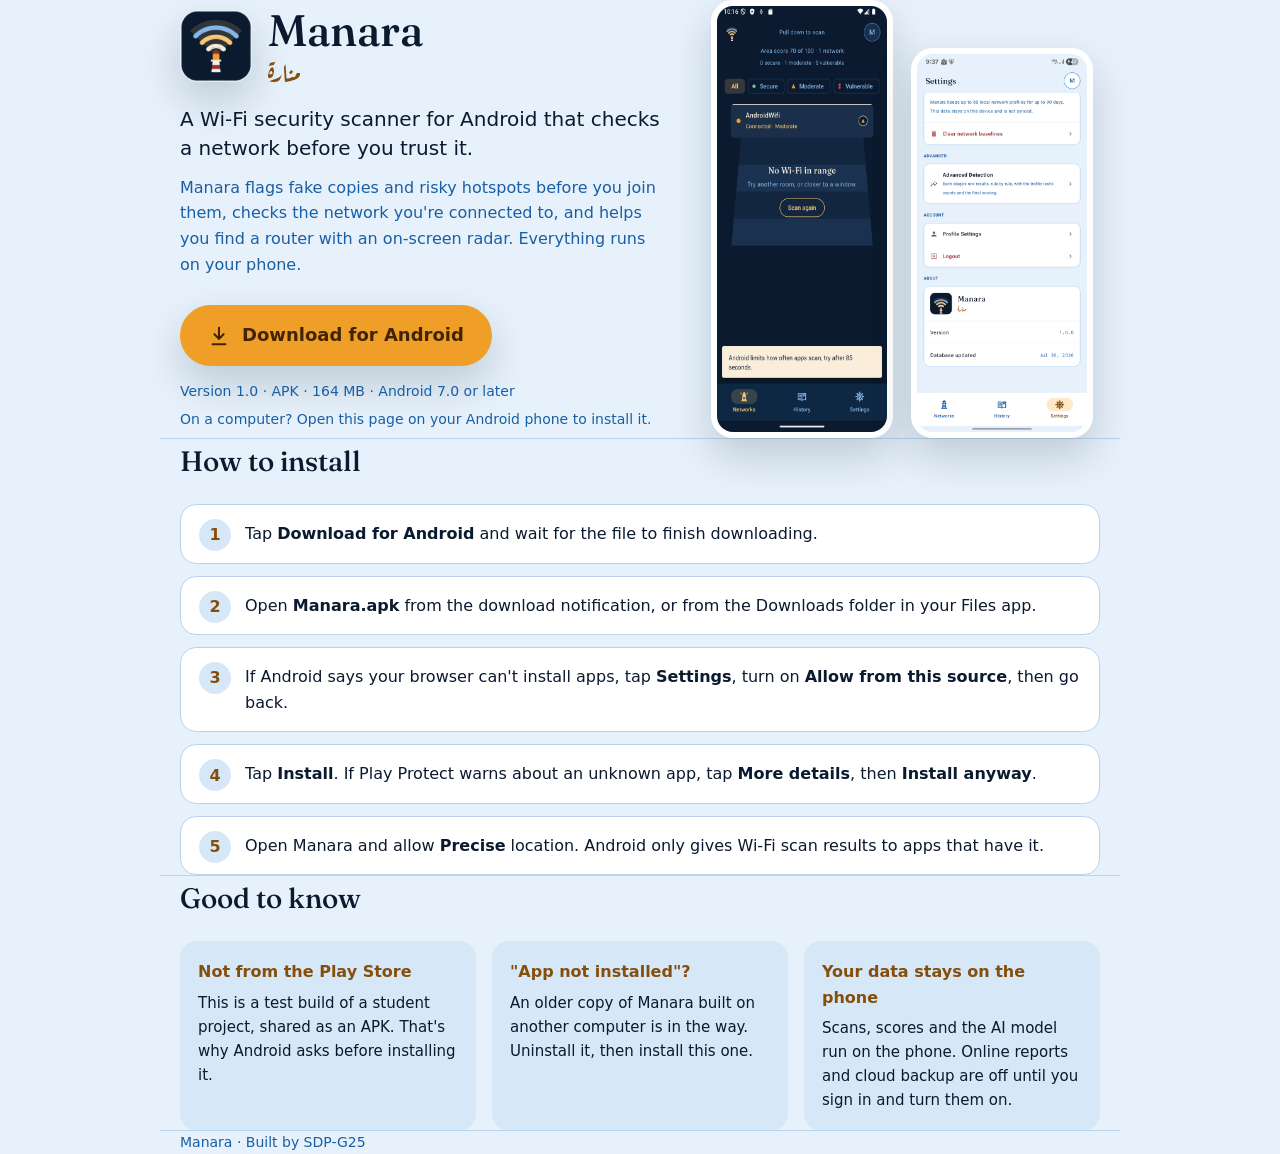
==== index.html @ b673a5f9 "Add the Manara download page" ====
<!doctype html>
<!--
  Manara download page. A single static page: no build step.

  When you publish a new APK, update the three things marked "UPDATE" below:
  the download link, the version, and the file size.
-->
<html lang="en">
<head>
  <meta charset="utf-8" />
  <meta name="viewport" content="width=device-width, initial-scale=1" />
  <title>Manara – Download for Android</title>
  <meta name="description" content="Manara is a Wi-Fi security scanner for Android that checks a network before you trust it. Download the APK." />
  <meta name="theme-color" content="#0B1A2E" />
  <link rel="icon" type="image/png" href="logo.png" />
  <link rel="preconnect" href="https://fonts.googleapis.com" />
  <link rel="preconnect" href="https://fonts.gstatic.com" crossorigin />
  <link href="https://fonts.googleapis.com/css2?family=Aref+Ruqaa&family=Fraunces:opsz,wght@9..144,500&display=swap" rel="stylesheet" />
  <style>
    /* Manara's day and night colours, from app/src/main/java/com/wss/manara/ui/theme/Color.kt */
    :root {
      --page: #E6F1FB;      /* DaySky */
      --sea: #D6E7F7;       /* DaySea */
      --card: #FFFFFF;
      --text: #0B1A2E;      /* Navy */
      --text-2: #185FA5;    /* DeepBlue */
      --accent: #854F0B;    /* DarkAmber */
      --button: #EF9F27;    /* Amber */
      --on-button: #412402; /* AmberInk */
      --line: #B9D3EE;
      --shadow: 0 18px 40px rgba(11, 26, 46, 0.18);
      color-scheme: light;
    }
    @media (prefers-color-scheme: dark) {
      :root {
        --page: #0B1A2E;      /* Navy */
        --sea: #0E2742;       /* Sea */
        --card: #1B2F4A;      /* NavyRaised */
        --text: #FAEEDA;      /* WarmWhite */
        --text-2: #85B7EB;    /* SkyBlue */
        --accent: #FAC775;    /* Gold */
        --button: #FAC775;    /* Gold */
        --on-button: #412402; /* AmberInk */
        --line: #24405F;
        --shadow: 0 18px 40px rgba(0, 0, 0, 0.45);
        color-scheme: dark;
      }
    }

    * { box-sizing: border-box; }
    html { -webkit-text-size-adjust: 100%; }
    body {
      margin: 0;
      background: var(--page);
      color: var(--text);
      font: 16px/1.6 system-ui, -apple-system, "Segoe UI", Roboto, "Helvetica Neue", Arial, sans-serif;
    }
    a { color: var(--text-2); }
    .wrap { max-width: 960px; margin: 0 auto; padding: 0 20px; }

    /* Hero */
    header { padding: 56px 0 40px; }
    .hero {
      display: grid;
      grid-template-columns: 1.1fr 0.9fr;
      gap: 40px;
      align-items: center;
    }
    .brand { display: flex; align-items: center; gap: 16px; margin-bottom: 20px; }
    .brand img { width: 72px; height: 72px; border-radius: 18px; box-shadow: var(--shadow); }
    h1 {
      font-family: "Fraunces", Georgia, serif;
      font-weight: 500;
      font-size: 44px;
      line-height: 1.05;
      margin: 0;
    }
    .arabic-name {
      font-family: "Aref Ruqaa", serif;
      color: var(--accent);
      font-size: 26px;
      line-height: 1.2;
      display: block;
    }
    .tagline { font-size: 20px; line-height: 1.45; margin: 0 0 12px; }
    .lede { color: var(--text-2); margin: 0 0 28px; }

    .download {
      display: inline-flex;
      align-items: center;
      gap: 12px;
      background: var(--button);
      color: var(--on-button);
      text-decoration: none;
      font-weight: 700;
      font-size: 18px;
      padding: 16px 28px;
      border-radius: 999px;
      box-shadow: var(--shadow);
      transition: transform 0.15s ease, filter 0.15s ease;
    }
    .download:hover { transform: translateY(-2px); filter: brightness(1.05); }
    .download:focus-visible { outline: 3px solid var(--text-2); outline-offset: 3px; }
    .download svg { width: 22px; height: 22px; flex: none; }
    .meta { color: var(--text-2); font-size: 14px; margin: 14px 0 0; }
    .desktop-hint { display: none; font-size: 14px; margin: 6px 0 0; color: var(--text-2); }
    .is-desktop .desktop-hint { display: block; }

    .shots { display: flex; justify-content: center; gap: 18px; }
    .shots img {
      width: 46%;
      max-width: 220px;
      height: auto;
      border-radius: 22px;
      border: 6px solid var(--card);
      box-shadow: var(--shadow);
    }
    .shots img:nth-child(2) { margin-top: 48px; }

    /* Sections */
    section { padding: 40px 0; border-top: 1px solid var(--line); }
    h2 {
      font-family: "Fraunces", Georgia, serif;
      font-weight: 500;
      font-size: 28px;
      margin: 0 0 20px;
    }
    .steps { list-style: none; padding: 0; margin: 0; display: grid; gap: 12px; counter-reset: step; }
    .steps li {
      counter-increment: step;
      background: var(--card);
      border: 1px solid var(--line);
      border-radius: 16px;
      padding: 16px 18px 16px 64px;
      position: relative;
    }
    .steps li::before {
      content: counter(step);
      position: absolute;
      left: 18px;
      top: 14px;
      width: 32px;
      height: 32px;
      border-radius: 50%;
      background: var(--sea);
      color: var(--accent);
      font-weight: 700;
      display: grid;
      place-items: center;
    }
    .notes { display: grid; grid-template-columns: repeat(3, 1fr); gap: 16px; }
    .note { background: var(--sea); border-radius: 16px; padding: 18px; }
    .note h3 { margin: 0 0 6px; font-size: 16px; color: var(--accent); }
    .note p { margin: 0; font-size: 15px; }

    footer { padding: 32px 0 48px; color: var(--text-2); font-size: 14px; border-top: 1px solid var(--line); }

    @media (max-width: 760px) {
      header { padding: 32px 0 28px; }
      .hero { grid-template-columns: 1fr; gap: 36px; }
      h1 { font-size: 38px; }
      .tagline { font-size: 18px; }
      .download { width: 100%; justify-content: center; }
      .notes { grid-template-columns: 1fr; }
      .shots img:nth-child(2) { margin-top: 32px; }
    }
    @media (prefers-reduced-motion: reduce) {
      .download { transition: none; }
      .download:hover { transform: none; }
    }
  </style>
</head>
<body>
  <header class="wrap">
    <div class="hero">
      <div>
        <div class="brand">
          <img src="logo.png" alt="" width="72" height="72" />
          <h1>Manara <span class="arabic-name" lang="ar">منارة</span></h1>
        </div>
        <p class="tagline">A Wi-Fi security scanner for Android that checks a network before you trust it.</p>
        <p class="lede">
          Manara flags fake copies and risky hotspots before you join them, checks the network
          you're connected to, and helps you find a router with an on-screen radar. Everything runs
          on your phone.
        </p>

        <!-- UPDATE: the download link -->
        <a class="download" href="Manara.apk" download>
          <svg viewBox="0 0 24 24" fill="none" stroke="currentColor" stroke-width="2.2" stroke-linecap="round" stroke-linejoin="round" aria-hidden="true">
            <path d="M12 3v12" /><path d="m7 10 5 5 5-5" /><path d="M5 21h14" />
          </svg>
          Download for Android
        </a>
        <!-- UPDATE: the version and the file size -->
        <p class="meta">Version 1.0 · APK · 164 MB · Android 7.0 or later</p>
        <p class="desktop-hint">On a computer? Open this page on your Android phone to install it.</p>
      </div>

      <div class="shots">
        <img src="screenshots/scan-limit.png" width="540" height="1200"
             alt="Manara's Networks tab at night, showing the connected network and the area score" />
        <img src="screenshots/settings-tab.png" width="540" height="1200"
             alt="Manara's Settings tab by day, with Advanced Detection and the About card" />
      </div>
    </div>
  </header>

  <main>
    <section class="wrap" aria-labelledby="install">
      <h2 id="install">How to install</h2>
      <ol class="steps">
        <li>Tap <strong>Download for Android</strong> and wait for the file to finish downloading.</li>
        <li>Open <strong>Manara.apk</strong> from the download notification, or from the Downloads folder in your Files app.</li>
        <li>If Android says your browser can't install apps, tap <strong>Settings</strong>, turn on <strong>Allow from this source</strong>, then go back.</li>
        <li>Tap <strong>Install</strong>. If Play Protect warns about an unknown app, tap <strong>More details</strong>, then <strong>Install anyway</strong>.</li>
        <li>Open Manara and allow <strong>Precise</strong> location. Android only gives Wi-Fi scan results to apps that have it.</li>
      </ol>
    </section>

    <section class="wrap" aria-labelledby="good-to-know">
      <h2 id="good-to-know">Good to know</h2>
      <div class="notes">
        <div class="note">
          <h3>Not from the Play Store</h3>
          <p>This is a test build of a student project, shared as an APK. That's why Android asks before installing it.</p>
        </div>
        <div class="note">
          <h3>"App not installed"?</h3>
          <p>An older copy of Manara built on another computer is in the way. Uninstall it, then install this one.</p>
        </div>
        <div class="note">
          <h3>Your data stays on the phone</h3>
          <p>Scans, scores and the AI model run on the phone. Online reports and cloud backup are off until you sign in and turn them on.</p>
        </div>
      </div>
    </section>
  </main>

  <footer class="wrap">
    Manara · Built by SDP-G25
  </footer>

  <script>
    // Show the "open this on your phone" hint everywhere except Android.
    if (!/Android/i.test(navigator.userAgent)) document.body.classList.add("is-desktop");
  </script>
</body>
</html>
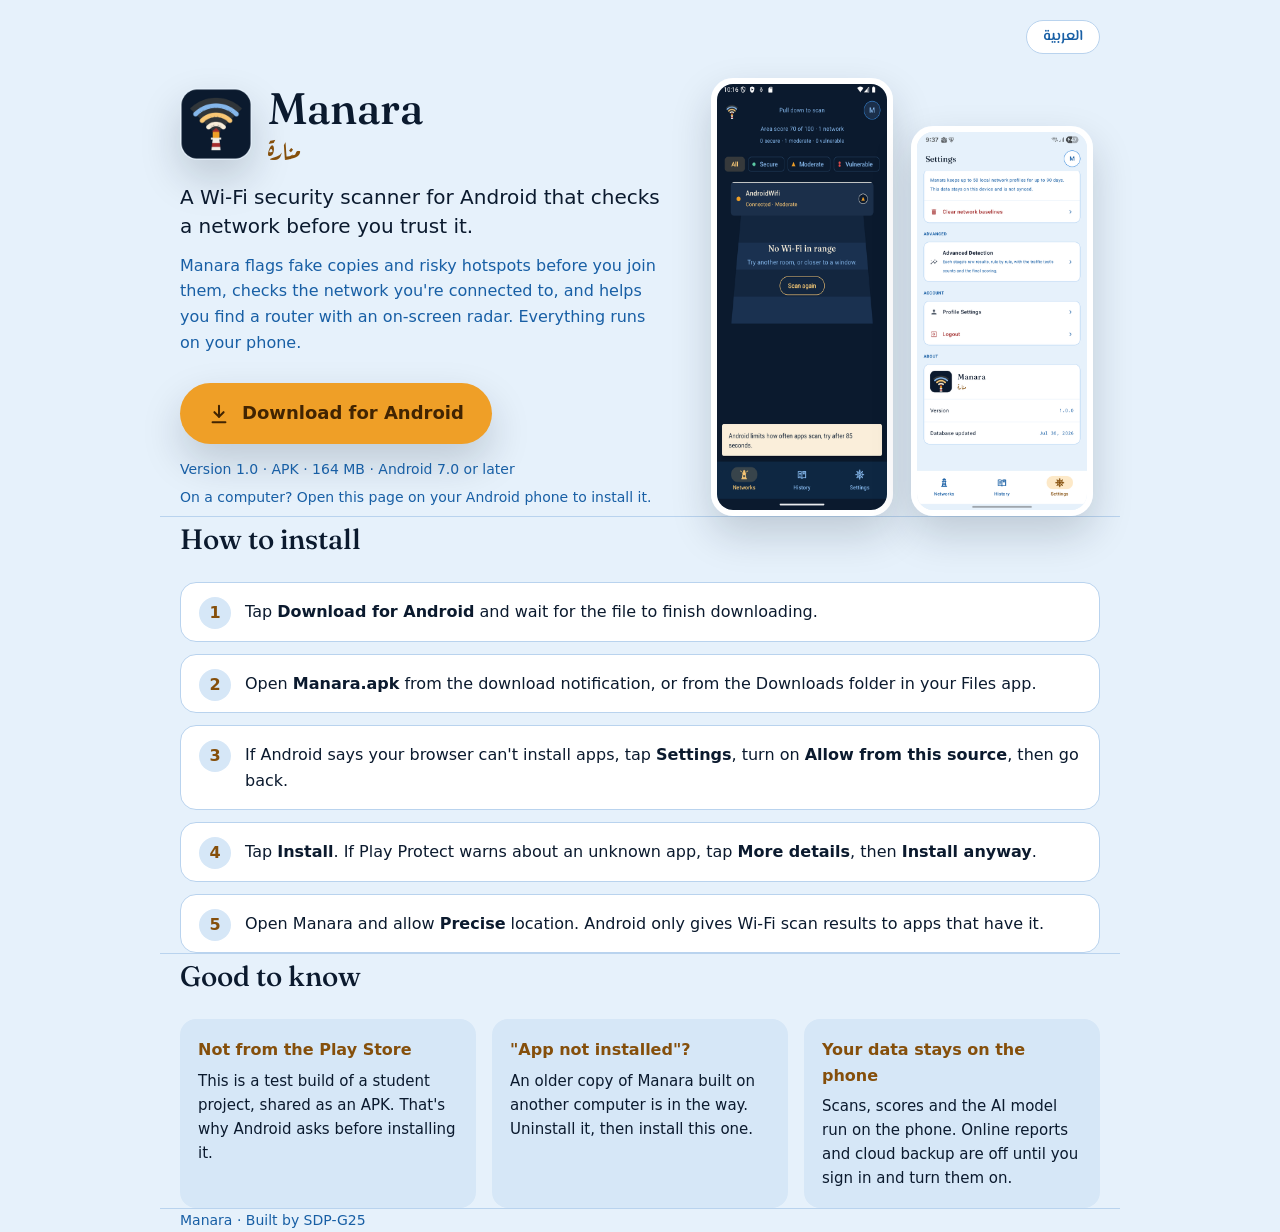
==== commit 1b04f1a7: "Add an Arabic version of the page" ====
--- a/index.html
+++ b/index.html
@@ -1,11 +1,11 @@
 <!doctype html>
 <!--
-  Manara download page. A single static page: no build step.
+  Manara download page, in English. The Arabic page is ar.html; both use style.css.
 
-  When you publish a new APK, update the three things marked "UPDATE" below:
+  When you publish a new APK, update the places marked "UPDATE" in BOTH pages:
   the download link, the version, and the file size.
 -->
-<html lang="en">
+<html lang="en" dir="ltr">
 <head>
   <meta charset="utf-8" />
   <meta name="viewport" content="width=device-width, initial-scale=1" />
@@ -15,168 +15,20 @@
   <link rel="icon" type="image/png" href="logo.png" />
   <link rel="preconnect" href="https://fonts.googleapis.com" />
   <link rel="preconnect" href="https://fonts.gstatic.com" crossorigin />
-  <link href="https://fonts.googleapis.com/css2?family=Aref+Ruqaa&family=Fraunces:opsz,wght@9..144,500&display=swap" rel="stylesheet" />
-  <style>
-    /* Manara's day and night colours, from app/src/main/java/com/wss/manara/ui/theme/Color.kt */
-    :root {
-      --page: #E6F1FB;      /* DaySky */
-      --sea: #D6E7F7;       /* DaySea */
-      --card: #FFFFFF;
-      --text: #0B1A2E;      /* Navy */
-      --text-2: #185FA5;    /* DeepBlue */
-      --accent: #854F0B;    /* DarkAmber */
-      --button: #EF9F27;    /* Amber */
-      --on-button: #412402; /* AmberInk */
-      --line: #B9D3EE;
-      --shadow: 0 18px 40px rgba(11, 26, 46, 0.18);
-      color-scheme: light;
-    }
-    @media (prefers-color-scheme: dark) {
-      :root {
-        --page: #0B1A2E;      /* Navy */
-        --sea: #0E2742;       /* Sea */
-        --card: #1B2F4A;      /* NavyRaised */
-        --text: #FAEEDA;      /* WarmWhite */
-        --text-2: #85B7EB;    /* SkyBlue */
-        --accent: #FAC775;    /* Gold */
-        --button: #FAC775;    /* Gold */
-        --on-button: #412402; /* AmberInk */
-        --line: #24405F;
-        --shadow: 0 18px 40px rgba(0, 0, 0, 0.45);
-        color-scheme: dark;
-      }
-    }
-
-    * { box-sizing: border-box; }
-    html { -webkit-text-size-adjust: 100%; }
-    body {
-      margin: 0;
-      background: var(--page);
-      color: var(--text);
-      font: 16px/1.6 system-ui, -apple-system, "Segoe UI", Roboto, "Helvetica Neue", Arial, sans-serif;
-    }
-    a { color: var(--text-2); }
-    .wrap { max-width: 960px; margin: 0 auto; padding: 0 20px; }
-
-    /* Hero */
-    header { padding: 56px 0 40px; }
-    .hero {
-      display: grid;
-      grid-template-columns: 1.1fr 0.9fr;
-      gap: 40px;
-      align-items: center;
-    }
-    .brand { display: flex; align-items: center; gap: 16px; margin-bottom: 20px; }
-    .brand img { width: 72px; height: 72px; border-radius: 18px; box-shadow: var(--shadow); }
-    h1 {
-      font-family: "Fraunces", Georgia, serif;
-      font-weight: 500;
-      font-size: 44px;
-      line-height: 1.05;
-      margin: 0;
-    }
-    .arabic-name {
-      font-family: "Aref Ruqaa", serif;
-      color: var(--accent);
-      font-size: 26px;
-      line-height: 1.2;
-      display: block;
-    }
-    .tagline { font-size: 20px; line-height: 1.45; margin: 0 0 12px; }
-    .lede { color: var(--text-2); margin: 0 0 28px; }
-
-    .download {
-      display: inline-flex;
-      align-items: center;
-      gap: 12px;
-      background: var(--button);
-      color: var(--on-button);
-      text-decoration: none;
-      font-weight: 700;
-      font-size: 18px;
-      padding: 16px 28px;
-      border-radius: 999px;
-      box-shadow: var(--shadow);
-      transition: transform 0.15s ease, filter 0.15s ease;
-    }
-    .download:hover { transform: translateY(-2px); filter: brightness(1.05); }
-    .download:focus-visible { outline: 3px solid var(--text-2); outline-offset: 3px; }
-    .download svg { width: 22px; height: 22px; flex: none; }
-    .meta { color: var(--text-2); font-size: 14px; margin: 14px 0 0; }
-    .desktop-hint { display: none; font-size: 14px; margin: 6px 0 0; color: var(--text-2); }
-    .is-desktop .desktop-hint { display: block; }
-
-    .shots { display: flex; justify-content: center; gap: 18px; }
-    .shots img {
-      width: 46%;
-      max-width: 220px;
-      height: auto;
-      border-radius: 22px;
-      border: 6px solid var(--card);
-      box-shadow: var(--shadow);
-    }
-    .shots img:nth-child(2) { margin-top: 48px; }
-
-    /* Sections */
-    section { padding: 40px 0; border-top: 1px solid var(--line); }
-    h2 {
-      font-family: "Fraunces", Georgia, serif;
-      font-weight: 500;
-      font-size: 28px;
-      margin: 0 0 20px;
-    }
-    .steps { list-style: none; padding: 0; margin: 0; display: grid; gap: 12px; counter-reset: step; }
-    .steps li {
-      counter-increment: step;
-      background: var(--card);
-      border: 1px solid var(--line);
-      border-radius: 16px;
-      padding: 16px 18px 16px 64px;
-      position: relative;
-    }
-    .steps li::before {
-      content: counter(step);
-      position: absolute;
-      left: 18px;
-      top: 14px;
-      width: 32px;
-      height: 32px;
-      border-radius: 50%;
-      background: var(--sea);
-      color: var(--accent);
-      font-weight: 700;
-      display: grid;
-      place-items: center;
-    }
-    .notes { display: grid; grid-template-columns: repeat(3, 1fr); gap: 16px; }
-    .note { background: var(--sea); border-radius: 16px; padding: 18px; }
-    .note h3 { margin: 0 0 6px; font-size: 16px; color: var(--accent); }
-    .note p { margin: 0; font-size: 15px; }
-
-    footer { padding: 32px 0 48px; color: var(--text-2); font-size: 14px; border-top: 1px solid var(--line); }
-
-    @media (max-width: 760px) {
-      header { padding: 32px 0 28px; }
-      .hero { grid-template-columns: 1fr; gap: 36px; }
-      h1 { font-size: 38px; }
-      .tagline { font-size: 18px; }
-      .download { width: 100%; justify-content: center; }
-      .notes { grid-template-columns: 1fr; }
-      .shots img:nth-child(2) { margin-top: 32px; }
-    }
-    @media (prefers-reduced-motion: reduce) {
-      .download { transition: none; }
-      .download:hover { transform: none; }
-    }
-  </style>
+  <link href="https://fonts.googleapis.com/css2?family=Aref+Ruqaa&family=El+Messiri:wght@600&family=Fraunces:opsz,wght@9..144,500&display=swap" rel="stylesheet" />
+  <link rel="stylesheet" href="style.css" />
 </head>
 <body>
   <header class="wrap">
+    <nav class="topbar" aria-label="Language">
+      <a class="lang-switch" href="ar.html" lang="ar" hreflang="ar">العربية</a>
+    </nav>
+
     <div class="hero">
       <div>
         <div class="brand">
           <img src="logo.png" alt="" width="72" height="72" />
-          <h1>Manara <span class="arabic-name" lang="ar">منارة</span></h1>
+          <h1>Manara <span class="alt-name" lang="ar">منارة</span></h1>
         </div>
         <p class="tagline">A Wi-Fi security scanner for Android that checks a network before you trust it.</p>
         <p class="lede">
--- a/style.css
+++ b/style.css
@@ -0,0 +1,187 @@
+/* Shared by index.html (English) and ar.html (Arabic, right to left). */
+
+/* Manara's day and night colours, from the app's ui/theme/Color.kt */
+:root {
+  --page: #E6F1FB;      /* DaySky */
+  --sea: #D6E7F7;       /* DaySea */
+  --card: #FFFFFF;
+  --text: #0B1A2E;      /* Navy */
+  --text-2: #185FA5;    /* DeepBlue */
+  --accent: #854F0B;    /* DarkAmber */
+  --button: #EF9F27;    /* Amber */
+  --on-button: #412402; /* AmberInk */
+  --line: #B9D3EE;
+  --shadow: 0 18px 40px rgba(11, 26, 46, 0.18);
+  color-scheme: light;
+}
+@media (prefers-color-scheme: dark) {
+  :root {
+    --page: #0B1A2E;      /* Navy */
+    --sea: #0E2742;       /* Sea */
+    --card: #1B2F4A;      /* NavyRaised */
+    --text: #FAEEDA;      /* WarmWhite */
+    --text-2: #85B7EB;    /* SkyBlue */
+    --accent: #FAC775;    /* Gold */
+    --button: #FAC775;    /* Gold */
+    --on-button: #412402; /* AmberInk */
+    --line: #24405F;
+    --shadow: 0 18px 40px rgba(0, 0, 0, 0.45);
+    color-scheme: dark;
+  }
+}
+
+* { box-sizing: border-box; }
+html { -webkit-text-size-adjust: 100%; }
+body {
+  margin: 0;
+  background: var(--page);
+  color: var(--text);
+  font: 16px/1.6 system-ui, -apple-system, "Segoe UI", Roboto, "Helvetica Neue", Arial, sans-serif;
+}
+/* Arabic text uses El Messiri, as in the app. */
+html[lang="ar"] body,
+.lang-switch:lang(ar) {
+  font-family: "El Messiri", system-ui, -apple-system, "Segoe UI", Tahoma, sans-serif;
+}
+html[lang="ar"] body { line-height: 1.8; }
+a { color: var(--text-2); }
+.wrap { max-width: 960px; margin: 0 auto; padding: 0 20px; }
+
+/* Language switch */
+.topbar { display: flex; justify-content: flex-end; padding-top: 20px; }
+.lang-switch {
+  display: inline-block;
+  padding: 4px 16px;
+  border: 1px solid var(--line);
+  border-radius: 999px;
+  background: var(--card);
+  color: var(--text-2);
+  font-size: 15px;
+  font-weight: 600;
+  text-decoration: none;
+}
+.lang-switch:hover { border-color: var(--text-2); }
+.lang-switch:focus-visible { outline: 3px solid var(--text-2); outline-offset: 2px; }
+
+/* Hero */
+header { padding-bottom: 40px; }
+.hero {
+  display: grid;
+  grid-template-columns: 1.1fr 0.9fr;
+  gap: 40px;
+  align-items: center;
+  margin-top: 24px;
+}
+.brand { display: flex; align-items: center; gap: 16px; margin-bottom: 20px; }
+.brand img { width: 72px; height: 72px; border-radius: 18px; box-shadow: var(--shadow); }
+h1 {
+  font-family: "Fraunces", Georgia, serif;
+  font-weight: 500;
+  font-size: 44px;
+  line-height: 1.05;
+  margin: 0;
+}
+/* The name in the other language, under the main one. */
+.alt-name {
+  display: block;
+  color: var(--accent);
+  font-family: "Aref Ruqaa", serif;
+  font-weight: 400;
+  font-size: 26px;
+  line-height: 1.2;
+}
+html[lang="ar"] h1 { font-family: "Aref Ruqaa", serif; font-weight: 400; font-size: 52px; line-height: 1.1; }
+html[lang="ar"] .alt-name { font-family: "Fraunces", Georgia, serif; font-weight: 500; font-size: 22px; }
+
+.tagline { font-size: 20px; line-height: 1.45; margin: 0 0 12px; }
+html[lang="ar"] .tagline { line-height: 1.7; }
+.lede { color: var(--text-2); margin: 0 0 28px; }
+
+.download {
+  display: inline-flex;
+  align-items: center;
+  gap: 12px;
+  background: var(--button);
+  color: var(--on-button);
+  text-decoration: none;
+  font-weight: 700;
+  font-size: 18px;
+  padding: 16px 28px;
+  border-radius: 999px;
+  box-shadow: var(--shadow);
+  transition: transform 0.15s ease, filter 0.15s ease;
+}
+.download:hover { transform: translateY(-2px); filter: brightness(1.05); }
+.download:focus-visible { outline: 3px solid var(--text-2); outline-offset: 3px; }
+.download svg { width: 22px; height: 22px; flex: none; }
+.meta { color: var(--text-2); font-size: 14px; margin: 14px 0 0; }
+.desktop-hint { display: none; font-size: 14px; margin: 6px 0 0; color: var(--text-2); }
+.is-desktop .desktop-hint { display: block; }
+
+.shots { display: flex; justify-content: center; gap: 18px; }
+.shots img {
+  width: 46%;
+  max-width: 220px;
+  height: auto;
+  border-radius: 22px;
+  border: 6px solid var(--card);
+  box-shadow: var(--shadow);
+}
+.shots img:nth-child(2) { margin-top: 48px; }
+
+/* Sections */
+section { padding: 40px 0; border-top: 1px solid var(--line); }
+h2 {
+  font-family: "Fraunces", Georgia, serif;
+  font-weight: 500;
+  font-size: 28px;
+  margin: 0 0 20px;
+}
+html[lang="ar"] h2 { font-family: "El Messiri", serif; font-weight: 600; }
+.steps { list-style: none; padding: 0; margin: 0; display: grid; gap: 12px; counter-reset: step; }
+.steps li {
+  counter-increment: step;
+  background: var(--card);
+  border: 1px solid var(--line);
+  border-radius: 16px;
+  padding-block: 16px;
+  padding-inline: 64px 18px;
+  position: relative;
+}
+.steps li::before {
+  content: counter(step);
+  position: absolute;
+  inset-inline-start: 18px;
+  top: 14px;
+  width: 32px;
+  height: 32px;
+  border-radius: 50%;
+  background: var(--sea);
+  color: var(--accent);
+  font-weight: 700;
+  line-height: 1;
+  display: grid;
+  place-items: center;
+}
+html[lang="ar"] .steps li::before { top: 18px; }
+.notes { display: grid; grid-template-columns: repeat(3, 1fr); gap: 16px; }
+.note { background: var(--sea); border-radius: 16px; padding: 18px; }
+.note h3 { margin: 0 0 6px; font-size: 16px; color: var(--accent); }
+.note p { margin: 0; font-size: 15px; }
+
+footer { padding: 32px 0 48px; color: var(--text-2); font-size: 14px; border-top: 1px solid var(--line); }
+
+@media (max-width: 760px) {
+  header { padding-bottom: 28px; }
+  .hero { grid-template-columns: 1fr; gap: 36px; margin-top: 12px; }
+  h1 { font-size: 38px; }
+  html[lang="ar"] h1 { font-size: 46px; }
+  .tagline { font-size: 18px; }
+  .download { width: 100%; justify-content: center; }
+  .notes { grid-template-columns: 1fr; }
+  .shots img:nth-child(2) { margin-top: 32px; }
+}
+@media (prefers-reduced-motion: reduce) {
+  .download { transition: none; }
+  .download:hover { transform: none; }
+}
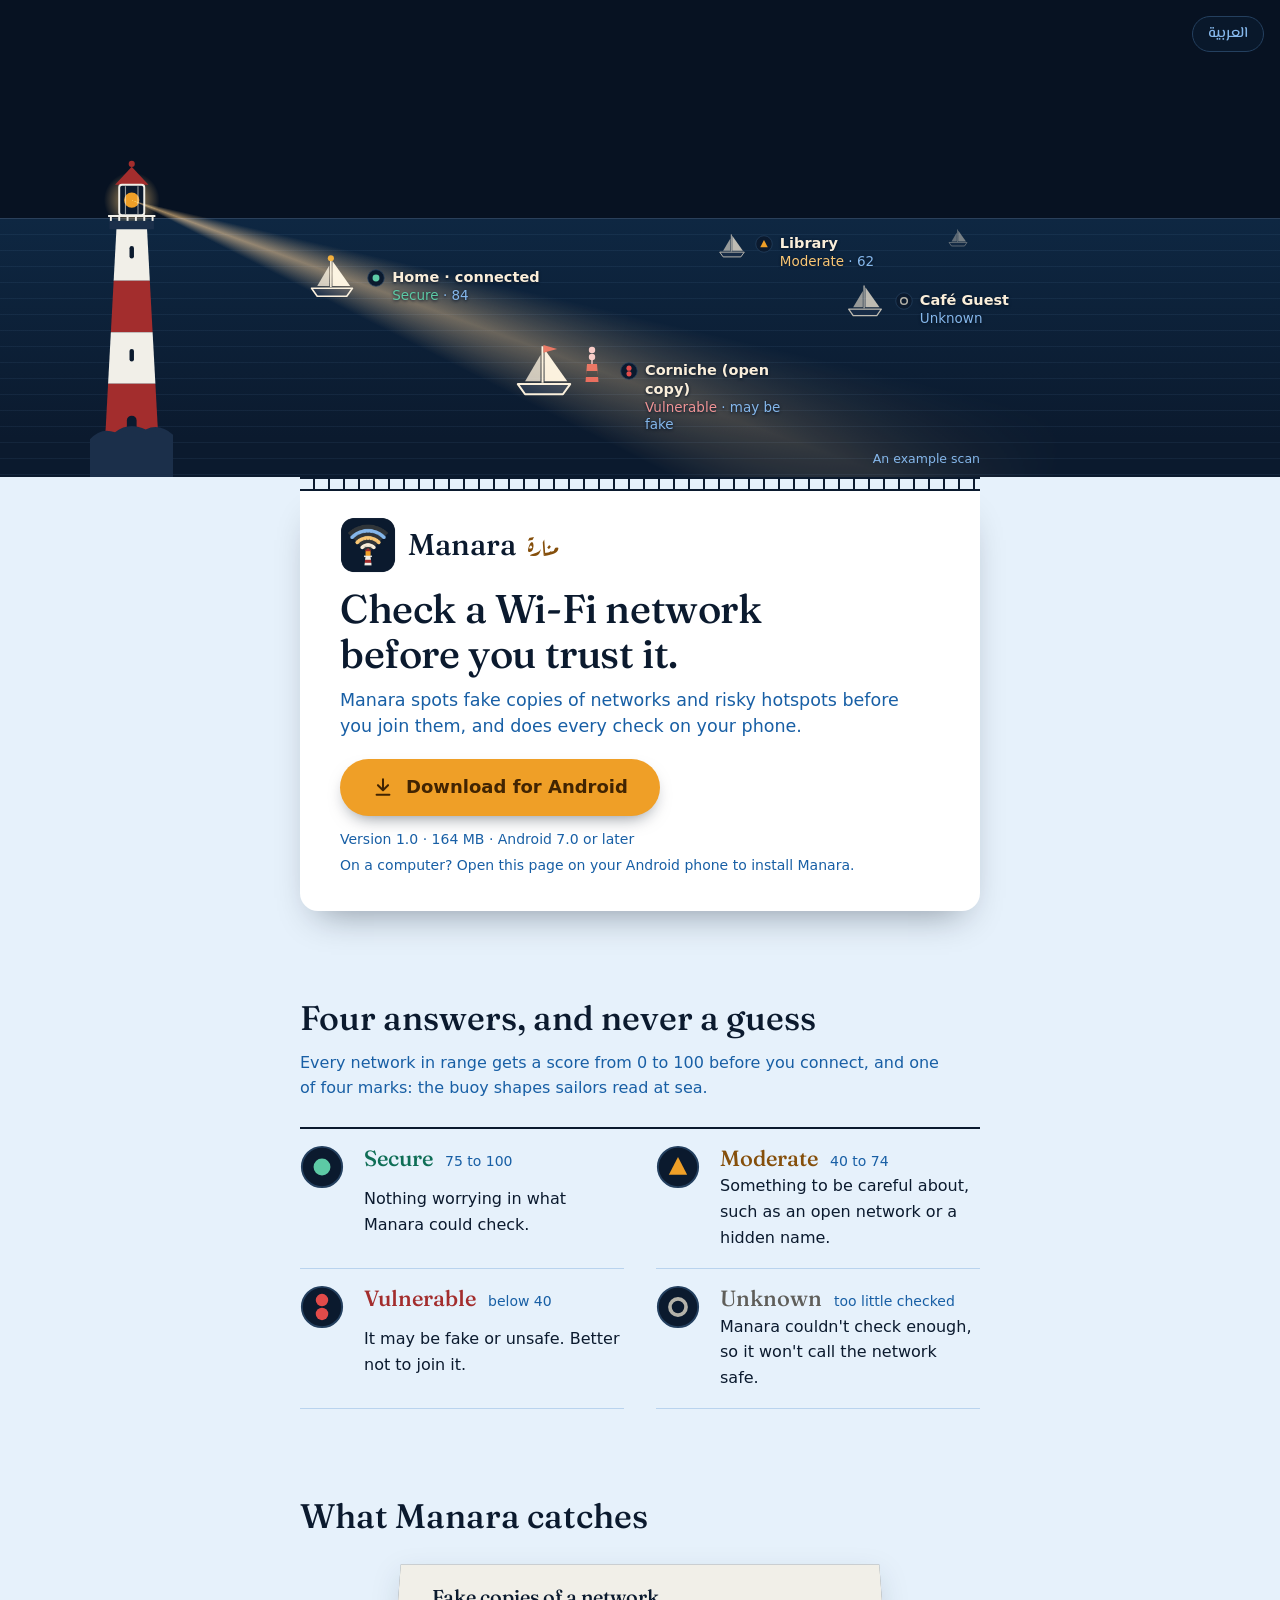
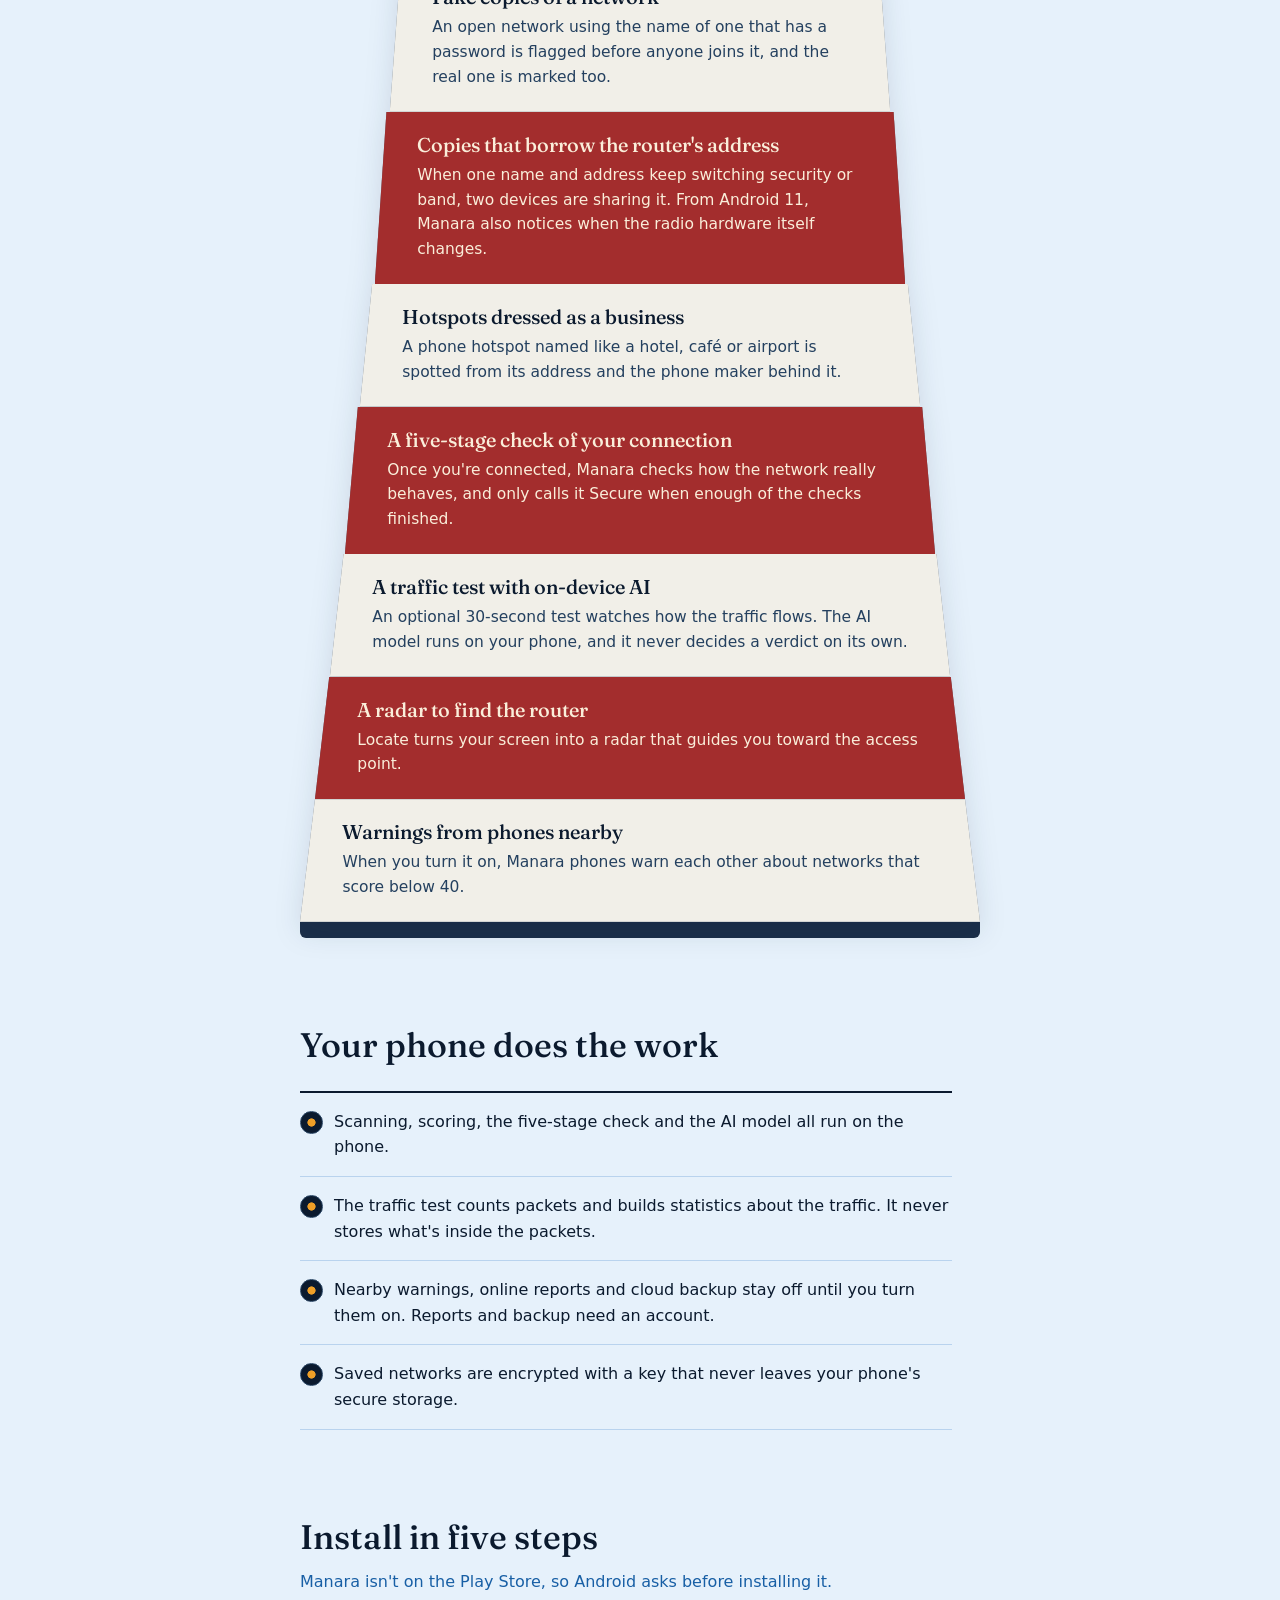
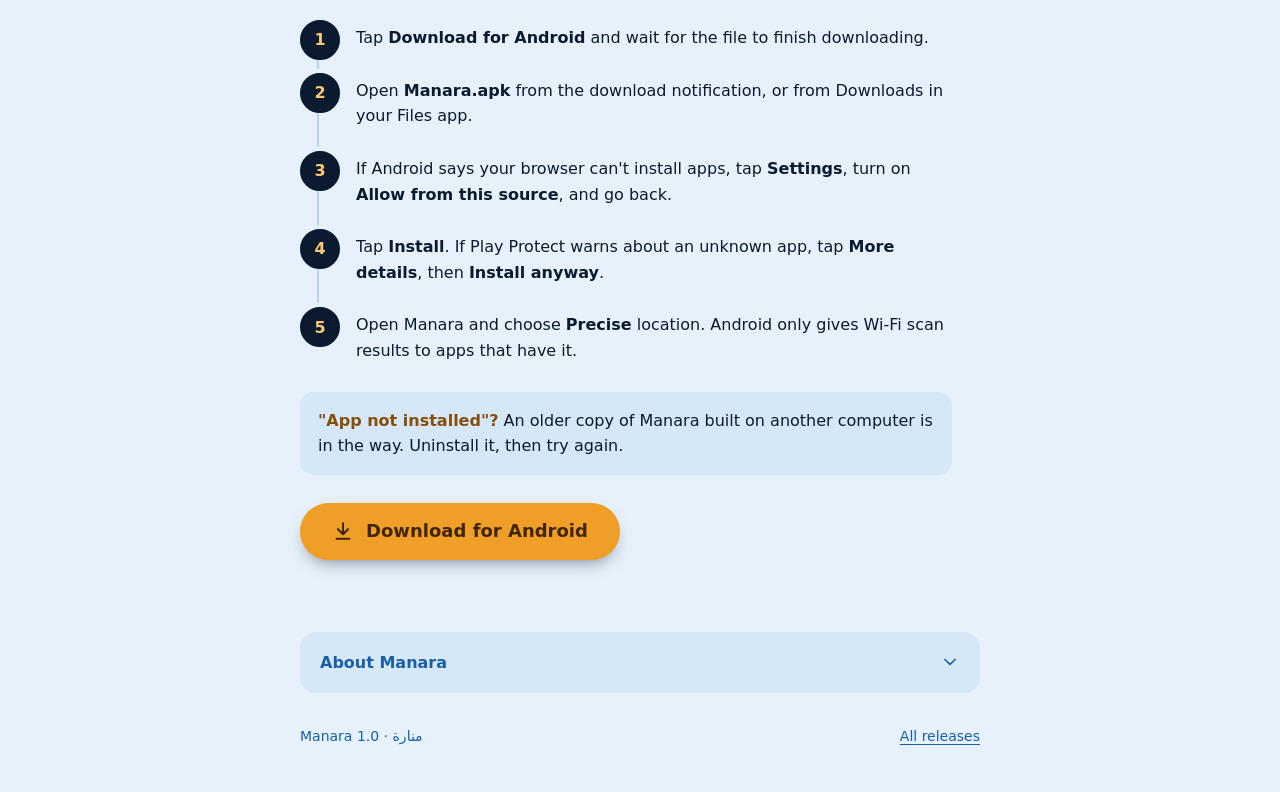
==== commit 91c94fac: "Rebuild the download page in the app's lighthouse world The page opens on the lantern room: Manara's" ====
--- a/index.html
+++ b/index.html
@@ -1,101 +1,180 @@
 <!doctype html>
-<!--
-  Manara download page, in English. The Arabic page is ar.html; both use style.css.
-
-  When you publish a new APK, update the places marked "UPDATE" in BOTH pages:
-  the download link, the version, and the file size.
--->
 <html lang="en" dir="ltr">
 <head>
   <meta charset="utf-8" />
   <meta name="viewport" content="width=device-width, initial-scale=1" />
-  <title>Manara – Download for Android</title>
-  <meta name="description" content="Manara is a Wi-Fi security scanner for Android that checks a network before you trust it. Download the APK." />
-  <meta name="theme-color" content="#0B1A2E" />
+  <title>Manara: check a Wi-Fi network before you trust it</title>
+  <meta name="description" content="Manara is a Wi-Fi security scanner for Android. It spots fake copies of networks and risky hotspots before you join, and does every check on your phone." />
+  <meta name="theme-color" content="#071222" />
   <link rel="icon" type="image/png" href="logo.png" />
-  <link rel="preconnect" href="https://fonts.googleapis.com" />
-  <link rel="preconnect" href="https://fonts.gstatic.com" crossorigin />
-  <link href="https://fonts.googleapis.com/css2?family=Aref+Ruqaa&family=El+Messiri:wght@600&family=Fraunces:opsz,wght@9..144,500&display=swap" rel="stylesheet" />
+  <script>
+    // Open in the phone's language. A choice made with the language switch wins.
+    (function () {
+      var saved = null;
+      try { saved = localStorage.getItem("manara-lang"); } catch (e) {}
+      if (saved === "en") return;
+      var lang = (navigator.languages && navigator.languages[0]) || navigator.language || "";
+      if (saved === "ar" || /^ar(-|$)/i.test(lang)) location.replace("ar.html" + location.hash);
+    })();
+  </script>
+  <link rel="preload" href="fonts/fraunces-500.woff" as="font" type="font/woff" crossorigin />
   <link rel="stylesheet" href="style.css" />
 </head>
 <body>
-  <header class="wrap">
-    <nav class="topbar" aria-label="Language">
-      <a class="lang-switch" href="ar.html" lang="ar" hreflang="ar">العربية</a>
-    </nav>
+  <svg width="0" height="0" style="position:absolute" aria-hidden="true" focusable="false">
+    <defs>
+      <symbol id="boat" viewBox="0 0 44 40">
+        <path d="M21 5v25" stroke="currentColor" stroke-width="1.4" />
+        <path d="M22.4 7 22.4 29H38Z" fill="currentColor" />
+        <path d="M19.6 11 19.6 29H9Z" fill="currentColor" opacity=".78" />
+        <path d="M4 31h36l-5 7H9Z" fill="#1B2F4A" stroke="currentColor" stroke-width="1.4" stroke-linejoin="round" />
+      </symbol>
+      <symbol id="m-secure" viewBox="0 0 24 24"><circle cx="12" cy="12" r="11" fill="#0B1A2E" stroke="#24405F" /><circle cx="12" cy="12" r="4.6" fill="#5DCAA5" /></symbol>
+      <symbol id="m-moderate" viewBox="0 0 24 24"><circle cx="12" cy="12" r="11" fill="#0B1A2E" stroke="#24405F" /><path d="M12 6.6 17 16.2H7Z" fill="#EF9F27" /></symbol>
+      <symbol id="m-vulnerable" viewBox="0 0 24 24"><circle cx="12" cy="12" r="11" fill="#0B1A2E" stroke="#24405F" /><circle cx="12" cy="8.2" r="3.4" fill="#E24B4A" /><circle cx="12" cy="15.8" r="3.4" fill="#E24B4A" /></symbol>
+      <symbol id="m-unknown" viewBox="0 0 24 24"><circle cx="12" cy="12" r="11" fill="#0B1A2E" stroke="#24405F" /><circle cx="12" cy="12" r="4.4" fill="none" stroke="#B4B2A9" stroke-width="2" /></symbol>
+      <symbol id="i-download" viewBox="0 0 24 24"><path d="M12 3.5v11.5M6.5 10l5.5 5.5 5.5-5.5M5 20.5h14" fill="none" stroke="currentColor" stroke-width="2.2" stroke-linecap="round" stroke-linejoin="round" /></symbol>
+      <symbol id="i-chevron" viewBox="0 0 24 24"><path d="m6 9 6 6 6-6" fill="none" stroke="currentColor" stroke-width="2" stroke-linecap="round" stroke-linejoin="round" /></symbol>
+    </defs>
+  </svg>
 
-    <div class="hero">
-      <div>
-        <div class="brand">
-          <img src="logo.png" alt="" width="72" height="72" />
-          <h1>Manara <span class="alt-name" lang="ar">منارة</span></h1>
-        </div>
-        <p class="tagline">A Wi-Fi security scanner for Android that checks a network before you trust it.</p>
-        <p class="lede">
-          Manara flags fake copies and risky hotspots before you join them, checks the network
-          you're connected to, and helps you find a router with an on-screen radar. Everything runs
-          on your phone.
-        </p>
-
-        <!-- UPDATE: the download link -->
-        <a class="download" href="Manara.apk" download>
-          <svg viewBox="0 0 24 24" fill="none" stroke="currentColor" stroke-width="2.2" stroke-linecap="round" stroke-linejoin="round" aria-hidden="true">
-            <path d="M12 3v12" /><path d="m7 10 5 5 5-5" /><path d="M5 21h14" />
-          </svg>
-          Download for Android
-        </a>
-        <!-- UPDATE: the version and the file size -->
-        <p class="meta">Version 1.0 · APK · 164 MB · Android 7.0 or later</p>
-        <p class="desktop-hint">On a computer? Open this page on your Android phone to install it.</p>
+  <header class="hero">
+    <a class="lang-switch" href="ar.html" lang="ar" hreflang="ar" data-lang="ar">العربية</a>
+    <figure class="scene">
+      <div class="art" aria-hidden="true">
+        <div class="sea"></div>
+        <svg class="lighthouse" viewBox="0 0 60 240">
+          <defs><radialGradient id="glow"><stop offset="0" stop-color="#FAC775" stop-opacity=".75" /><stop offset="1" stop-color="#FAC775" stop-opacity="0" /></radialGradient></defs>
+          <circle cx="30" cy="41" r="20" fill="url(#glow)" />
+          <path d="M18 30 30 17 42 30Z" fill="#A32D2D" /><circle cx="30" cy="15" r="2.2" fill="#A32D2D" />
+          <rect x="21" y="30" width="18" height="22" rx="2" fill="#0B1A2E" stroke="#F1EFE8" stroke-width="1.4" />
+          <circle cx="30" cy="41" r="5.5" fill="#EF9F27" />
+          <path d="M25.5 31v20M34.5 31v20" stroke="#F1EFE8" stroke-width=".8" opacity=".6" />
+          <path d="M13 52.5h34M15 52.5v4M21 52.5v4M27 52.5v4M33 52.5v4M39 52.5v4M45 52.5v4" stroke="#F1EFE8" stroke-width="1.4" />
+          <rect x="14" y="56" width="32" height="6" fill="#1B2F4A" />
+          <path d="M19 62h22l2 37H17Z" fill="#F1EFE8" />
+          <path d="M17 99h26l2 37H15Z" fill="#A32D2D" />
+          <path d="M15 136h30l2 37H13Z" fill="#F1EFE8" />
+          <path d="M13 173h34l2 37H11Z" fill="#A32D2D" />
+          <rect x="28.4" y="74" width="3.2" height="9" rx="1.6" fill="#0B1A2E" /><rect x="28.4" y="148" width="3.2" height="9" rx="1.6" fill="#0B1A2E" />
+          <rect x="26.5" y="196" width="7" height="14" rx="3.5" fill="#0B1A2E" />
+          <path d="M0 240v-27q8-9 18-5 10-8 22-2 10-5 20 4v30Z" fill="#1B2F4A" />
+        </svg>
+        <svg class="boat far b-far" viewBox="0 0 44 40"><use href="#boat" /></svg>
+        <svg class="boat mid b-library" viewBox="0 0 44 40"><use href="#boat" /></svg>
+        <svg class="boat b-home" viewBox="0 0 44 40"><use href="#boat" /><circle cx="21" cy="4.6" r="2.7" fill="#EF9F27" /></svg>
+        <svg class="boat mid b-cafe" viewBox="0 0 44 40"><use href="#boat" /></svg>
+        <svg class="boat b-copy" viewBox="0 0 44 40"><use href="#boat" /><path d="M21.6 4.2 31 6.8l-9.4 2.6Z" fill="#E24B4A" /></svg>
+        <svg class="buoy b-buoy" viewBox="0 0 16 40"><circle cx="8" cy="4" r="3.2" fill="#F7C1C1" /><circle cx="8" cy="11" r="3.2" fill="#F7C1C1" /><path d="M8 14v4" stroke="#F7C1C1" stroke-width="1.4" /><path d="M3 18h10l1.5 18h-13Z" fill="#E24B4A" /><path d="M2.4 25h11.2l.5 6H1.9Z" fill="#0B1A2E" /></svg>
+        <div class="beam"></div>
       </div>
-
-      <div class="shots">
-        <img src="screenshots/scan-limit.png" width="540" height="1200"
-             alt="Manara's Networks tab at night, showing the connected network and the area score" />
-        <img src="screenshots/settings-tab.png" width="540" height="1200"
-             alt="Manara's Settings tab by day, with Advanced Detection and the About card" />
-      </div>
-    </div>
+      <ul class="tags" aria-hidden="true">
+        <li class="tag t-library"><svg><use href="#m-moderate" /></svg><span><b>Library</b><span class="v-moderate">Moderate</span> · <span class="num">62</span></span></li>
+        <li class="tag t-home"><svg><use href="#m-secure" /></svg><span><b>Home · connected</b><span class="v-secure">Secure</span> · <span class="num">84</span></span></li>
+        <li class="tag t-cafe"><svg><use href="#m-unknown" /></svg><span><b>Café Guest</b>Unknown</span></li>
+        <li class="tag t-copy"><svg><use href="#m-vulnerable" /></svg><span><b>Corniche (open copy)</b><span class="v-vulnerable">Vulnerable</span> · may be fake</span></li>
+      </ul>
+      <figcaption>An example scan<span class="sr-only">: Manara's beam passes over networks drawn as boats. Home is Secure, the Library is Moderate, Café Guest is Unknown, and an open copy of Corniche is Vulnerable because it may be fake.</span></figcaption>
+    </figure>
   </header>
 
   <main>
-    <section class="wrap" aria-labelledby="install">
-      <h2 id="install">How to install</h2>
-      <ol class="steps">
-        <li>Tap <strong>Download for Android</strong> and wait for the file to finish downloading.</li>
-        <li>Open <strong>Manara.apk</strong> from the download notification, or from the Downloads folder in your Files app.</li>
-        <li>If Android says your browser can't install apps, tap <strong>Settings</strong>, turn on <strong>Allow from this source</strong>, then go back.</li>
-        <li>Tap <strong>Install</strong>. If Play Protect warns about an unknown app, tap <strong>More details</strong>, then <strong>Install anyway</strong>.</li>
-        <li>Open Manara and allow <strong>Precise</strong> location. Android only gives Wi-Fi scan results to apps that have it.</li>
-      </ol>
+    <div class="gallery wrap">
+      <div class="railing" aria-hidden="true"></div>
+      <div class="card">
+        <p class="lockup"><img src="logo.png" alt="" width="56" height="56" /><span lang="en">Manara</span><span lang="ar">منارة</span></p>
+        <h1>Check a Wi-Fi network before you trust it.</h1>
+        <p class="lede lede-short">Every check runs on your phone.</p>
+        <p class="lede lede-long">Manara spots fake copies of networks and risky hotspots before you join them, and does every check on your phone.</p>
+        <a class="download" href="https://github.com/MohammedAbdullah26/manara-website/releases/latest/download/Manara.apk" type="application/vnd.android.package-archive">
+          <svg aria-hidden="true"><use href="#i-download" /></svg>Download for Android
+        </a>
+        <!-- UPDATE when a new APK is released: version and size (also in ar.html). -->
+        <p class="meta">Version <span class="num">1.0</span> · <span class="num">164</span> MB · Android <span class="num">7.0</span> or later</p>
+        <p class="hint">On a computer? Open this page on your Android phone to install Manara.</p>
+      </div>
+    </div>
+
+    <section class="wrap" aria-labelledby="answers">
+      <h2 id="answers">Four answers, and never a guess</h2>
+      <p class="intro">Every network in range gets a score from 0 to 100 before you connect, and one of four marks: the buoy shapes sailors read at sea.</p>
+      <ul class="legend">
+        <li class="secure"><svg aria-hidden="true"><use href="#m-secure" /></svg><h3>Secure <small class="num">75 to 100</small></h3><p>Nothing worrying in what Manara could check.</p></li>
+        <li class="moderate"><svg aria-hidden="true"><use href="#m-moderate" /></svg><h3>Moderate <small class="num">40 to 74</small></h3><p>Something to be careful about, such as an open network or a hidden name.</p></li>
+        <li class="vulnerable"><svg aria-hidden="true"><use href="#m-vulnerable" /></svg><h3>Vulnerable <small class="num">below 40</small></h3><p>It may be fake or unsafe. Better not to join it.</p></li>
+        <li class="unknown"><svg aria-hidden="true"><use href="#m-unknown" /></svg><h3>Unknown <small>too little checked</small></h3><p>Manara couldn't check enough, so it won't call the network safe.</p></li>
+      </ul>
     </section>
 
-    <section class="wrap" aria-labelledby="good-to-know">
-      <h2 id="good-to-know">Good to know</h2>
-      <div class="notes">
-        <div class="note">
-          <h3>Not from the Play Store</h3>
-          <p>This is a test build of a student project, shared as an APK. That's why Android asks before installing it.</p>
+    <section class="wrap" aria-labelledby="catches">
+      <h2 id="catches">What Manara catches</h2>
+      <ul class="tower">
+        <li style="--i:1"><h3>Fake copies of a network</h3><p>An open network using the name of one that has a password is flagged before anyone joins it, and the real one is marked too.</p></li>
+        <li style="--i:2"><h3>Copies that borrow the router's address</h3><p>When one name and address keep switching security or band, two devices are sharing it. From Android 11, Manara also notices when the radio hardware itself changes.</p></li>
+        <li style="--i:3"><h3>Hotspots dressed as a business</h3><p>A phone hotspot named like a hotel, café or airport is spotted from its address and the phone maker behind it.</p></li>
+        <li style="--i:4"><h3>A five-stage check of your connection</h3><p>Once you're connected, Manara checks how the network really behaves, and only calls it Secure when enough of the checks finished.</p></li>
+        <li style="--i:5"><h3>A traffic test with on-device AI</h3><p>An optional 30-second test watches how the traffic flows. The AI model runs on your phone, and it never decides a verdict on its own.</p></li>
+        <li style="--i:6"><h3>A radar to find the router</h3><p>Locate turns your screen into a radar that guides you toward the access point.</p></li>
+        <li style="--i:7"><h3>Warnings from phones nearby</h3><p>When you turn it on, Manara phones warn each other about networks that score below 40.</p></li>
+      </ul>
+      <div class="tower-base" aria-hidden="true"></div>
+    </section>
+
+    <section class="wrap" aria-labelledby="privacy">
+      <h2 id="privacy">Your phone does the work</h2>
+      <ul class="facts">
+        <li>Scanning, scoring, the five-stage check and the AI model all run on the phone.</li>
+        <li>The traffic test counts packets and builds statistics about the traffic. It never stores what's inside the packets.</li>
+        <li>Nearby warnings, online reports and cloud backup stay off until you turn them on. Reports and backup need an account.</li>
+        <li>Saved networks are encrypted with a key that never leaves your phone's secure storage.</li>
+      </ul>
+    </section>
+
+    <section class="wrap" aria-labelledby="install">
+      <h2 id="install">Install in five steps</h2>
+      <p class="intro">Manara isn't on the Play Store, so Android asks before installing it.</p>
+      <ol class="steps">
+        <li><p>Tap <strong>Download for Android</strong> and wait for the file to finish downloading.</p></li>
+        <li><p>Open <strong>Manara.apk</strong> from the download notification, or from Downloads in your Files app.</p></li>
+        <li><p>If Android says your browser can't install apps, tap <strong>Settings</strong>, turn on <strong>Allow from this source</strong>, and go back.</p></li>
+        <li><p>Tap <strong>Install</strong>. If Play Protect warns about an unknown app, tap <strong>More details</strong>, then <strong>Install anyway</strong>.</p></li>
+        <li><p>Open Manara and choose <strong>Precise</strong> location. Android only gives Wi-Fi scan results to apps that have it.</p></li>
+      </ol>
+      <p class="note"><strong>"App not installed"?</strong> An older copy of Manara built on another computer is in the way. Uninstall it, then try again.</p>
+      <a class="download close" href="https://github.com/MohammedAbdullah26/manara-website/releases/latest/download/Manara.apk" type="application/vnd.android.package-archive">
+        <svg aria-hidden="true"><use href="#i-download" /></svg>Download for Android
+      </a>
+    </section>
+
+    <div class="wrap">
+      <details class="fog">
+        <summary>About Manara<svg aria-hidden="true"><use href="#i-chevron" /></svg></summary>
+        <div class="body">
+          <p>Manara is a Senior Design Project (<span class="num">2026</span>) by team SDP-G25 at Qatar University, Department of Computer Science and Engineering, College of Engineering.</p>
+          <p>Supervisor: Dr. Mucahid Kutlu</p>
+          <p>Team:</p>
+          <ul>
+            <li>Mohammed Abdullah</li>
+            <li>Elfadil Ahmed</li>
+            <li>Ahmed Laghdaf</li>
+            <li>Faisal Bu-Shawareb</li>
+          </ul>
         </div>
-        <div class="note">
-          <h3>"App not installed"?</h3>
-          <p>An older copy of Manara built on another computer is in the way. Uninstall it, then install this one.</p>
-        </div>
-        <div class="note">
-          <h3>Your data stays on the phone</h3>
-          <p>Scans, scores and the AI model run on the phone. Online reports and cloud backup are off until you sign in and turn them on.</p>
-        </div>
-      </div>
-    </section>
+      </details>
+    </div>
   </main>
 
   <footer class="wrap">
-    Manara · Built by SDP-G25
+    <span>Manara <span class="num">1.0</span> · <span lang="ar">منارة</span></span>
+    <a href="https://github.com/MohammedAbdullah26/manara-website/releases">All releases</a>
   </footer>
 
   <script>
-    // Show the "open this on your phone" hint everywhere except Android.
-    if (!/Android/i.test(navigator.userAgent)) document.body.classList.add("is-desktop");
+    if (!/Android/i.test(navigator.userAgent)) document.documentElement.classList.add("not-android");
+    // Remember the language the visitor picks.
+    document.querySelectorAll("[data-lang]").forEach(function (a) {
+      a.addEventListener("click", function () { try { localStorage.setItem("manara-lang", a.dataset.lang); } catch (e) {} });
+    });
   </script>
 </body>
 </html>
--- a/style.css
+++ b/style.css
@@ -1,187 +1,430 @@
-/* Shared by index.html (English) and ar.html (Arabic, right to left). */
-
-/* Manara's day and night colours, from the app's ui/theme/Color.kt */
+/* Manara download page. Shared by index.html (English) and ar.html (Arabic, right to left).
+   Colours come from the app's ui/theme/Color.kt; fonts are the app's own, served from fonts/. */
+
+@font-face { font-family: "Fraunces"; src: url("fonts/fraunces-500.woff") format("woff"); font-weight: 500; font-display: swap; }
+@font-face { font-family: "El Messiri"; src: url("fonts/elmessiri-400.woff") format("woff"); font-weight: 400; font-display: swap; }
+@font-face { font-family: "El Messiri"; src: url("fonts/elmessiri-500.woff") format("woff"); font-weight: 500 700; font-display: swap; }
+@font-face { font-family: "Aref Ruqaa"; src: url("fonts/arefruqaa-wordmark.woff") format("woff"); font-weight: 400; font-display: block; }
+
 :root {
-  --page: #E6F1FB;      /* DaySky */
-  --sea: #D6E7F7;       /* DaySea */
-  --card: #FFFFFF;
-  --text: #0B1A2E;      /* Navy */
-  --text-2: #185FA5;    /* DeepBlue */
-  --accent: #854F0B;    /* DarkAmber */
-  --button: #EF9F27;    /* Amber */
-  --on-button: #412402; /* AmberInk */
-  --line: #B9D3EE;
-  --shadow: 0 18px 40px rgba(11, 26, 46, 0.18);
+  /* Fixed brand colours: the same by day and by night. */
+  --navy: #0B1A2E;
+  --navy-deep: #071222;
+  --sea: #0E2742;
+  --navy-raised: #1B2F4A;
+  --cream: #F1EFE8;
+  --brick: #A32D2D;
+  --amber: #EF9F27;
+  --gold: #FAC775;
+  --warm: #FAEEDA;
+  --sky-blue: #85B7EB;
+  --amber-ink: #412402;
+  --pale-red: #F7C1C1;
+  --mark-secure: #5DCAA5;
+  --mark-moderate: #EF9F27;
+  --mark-vulnerable: #E24B4A;
+  --mark-unknown: #B4B2A9;
+
+  /* Day: known by the painted daymark. */
+  --page: #E6F1FB;
+  --panel: #FFFFFF;
+  --band: #D6E7F7;
+  --text: #0B1A2E;
+  --text-2: #185FA5;
+  --accent: #854F0B;
+  --button: #EF9F27;
+  --on-button: #412402;
+  --rail: #0B1A2E;
+  --hair: #B9D3EE;
+  --fog: #D6E7F7;
+  --v-secure: #0F6E56;
+  --v-moderate: #854F0B;
+  --v-vulnerable: #A32D2D;
+  --v-unknown: #5F5E5A;
+
+  --body: system-ui, -apple-system, "Segoe UI", Roboto, "Helvetica Neue", Arial, sans-serif;
+  --title: "Fraunces", Georgia, serif;
+  --measure: 680px;
   color-scheme: light;
 }
 @media (prefers-color-scheme: dark) {
+  /* Night: lit by the lighthouse. */
   :root {
-    --page: #0B1A2E;      /* Navy */
-    --sea: #0E2742;       /* Sea */
-    --card: #1B2F4A;      /* NavyRaised */
-    --text: #FAEEDA;      /* WarmWhite */
-    --text-2: #85B7EB;    /* SkyBlue */
-    --accent: #FAC775;    /* Gold */
-    --button: #FAC775;    /* Gold */
-    --on-button: #412402; /* AmberInk */
-    --line: #24405F;
-    --shadow: 0 18px 40px rgba(0, 0, 0, 0.45);
+    --page: #0B1A2E;
+    --panel: #1B2F4A;
+    --band: #0E2742;
+    --text: #FAEEDA;
+    --text-2: #85B7EB;
+    --accent: #FAC775;
+    --button: #FAC775;
+    --on-button: #412402;
+    --rail: #F1EFE8;
+    --hair: #24405F;
+    --fog: #13263F;
+    --v-secure: #5DCAA5;
+    --v-moderate: #FAC775;
+    --v-vulnerable: #F09595;
+    --v-unknown: #B4B2A9;
     color-scheme: dark;
   }
 }
-
+html[lang="ar"] { --body: "El Messiri", system-ui, Tahoma, sans-serif; --title: "El Messiri", Tahoma, serif; }
+
+/* ---- Base and browser surfaces ---- */
 * { box-sizing: border-box; }
-html { -webkit-text-size-adjust: 100%; }
+html { -webkit-text-size-adjust: 100%; scrollbar-color: var(--text-2) var(--page); }
 body {
   margin: 0;
   background: var(--page);
   color: var(--text);
-  font: 16px/1.6 system-ui, -apple-system, "Segoe UI", Roboto, "Helvetica Neue", Arial, sans-serif;
-}
-/* Arabic text uses El Messiri, as in the app. */
-html[lang="ar"] body,
-.lang-switch:lang(ar) {
-  font-family: "El Messiri", system-ui, -apple-system, "Segoe UI", Tahoma, sans-serif;
+  font: 16px/1.6 var(--body);
+  caret-color: var(--accent);
 }
 html[lang="ar"] body { line-height: 1.8; }
-a { color: var(--text-2); }
-.wrap { max-width: 960px; margin: 0 auto; padding: 0 20px; }
-
-/* Language switch */
-.topbar { display: flex; justify-content: flex-end; padding-top: 20px; }
+::selection { background: var(--gold); color: var(--navy); }
+a { color: var(--text-2); text-decoration-thickness: 1px; text-underline-offset: 0.22em; }
+a:hover { color: var(--text); }
+/* Dark amber by day, gold by night; gold always in the night scene. */
+:focus-visible { outline: 3px solid var(--accent); outline-offset: 3px; border-radius: 6px; }
+.hero :focus-visible { outline-color: var(--gold); }
+h1, h2, h3 { font-family: var(--title); font-weight: 500; margin: 0; text-wrap: balance; }
+p { margin: 0; }
+.num { font-variant-numeric: tabular-nums; }
+.wrap { width: min(100% - 32px, var(--measure)); margin-inline: auto; }
+.sr-only { position: absolute; width: 1px; height: 1px; overflow: hidden; clip: rect(0 0 0 0); white-space: nowrap; }
+
+/* ---- The lantern room: always night, like the app's navy tile ---- */
+.hero { position: relative; }
+.scene {
+  --h: clamp(320px, 52svh, 460px);  /* scene height; the lighthouse is 70% of it */
+  --tx: max(14px, 4vw);             /* the lighthouse's distance from the leading edge */
+  position: relative;
+  height: var(--h);
+  margin: 0;
+  isolation: isolate;
+  background: var(--navy-deep);
+  color: var(--warm);
+}
+.art { position: absolute; inset: 0; overflow: hidden; }
+html[dir="rtl"] .art { transform: scaleX(-1); }
+.sea {
+  position: absolute;
+  inset: 46% 0 0;
+  background:
+    repeating-linear-gradient(180deg, transparent 0 15px, rgba(133, 183, 235, 0.07) 15px 16px),
+    linear-gradient(var(--sea), var(--navy) 85%);
+  box-shadow: 0 -1px 0 rgba(133, 183, 235, 0.28);
+}
+.lighthouse { position: absolute; left: var(--tx); bottom: 0; height: calc(var(--h) * 0.7); width: auto; z-index: 1; }
+/* The beam turns on the lantern: 50% across and 17% down the lighthouse drawing (viewBox 60 x 240). */
+.beam {
+  position: absolute;
+  left: calc(var(--tx) + var(--h) * 0.0875);
+  top: calc(var(--h) * 0.4196);
+  width: clamp(1000px, 210vw, 2800px);
+  aspect-ratio: 1;
+  translate: -50% -50%;
+  rotate: var(--rest);   /* with reduced motion, the beam rests on the fake copy */
+  background: conic-gradient(from 83deg, rgba(250, 199, 117, 0), rgba(250, 199, 117, 0.62) 7deg, rgba(250, 199, 117, 0) 14deg, transparent 14deg);
+  -webkit-mask-image: radial-gradient(circle closest-side, #000 4%, transparent 72%);
+  mask-image: radial-gradient(circle closest-side, #000 4%, transparent 72%);
+  mix-blend-mode: screen;
+  pointer-events: none;
+  z-index: 3;
+}
+@media (prefers-reduced-motion: no-preference) {
+  .beam { animation: sweep 9s linear infinite; }
+}
+/* The sweep crosses the sea, not the sky: from just above the horizon down to the nearest boat,
+   so it lights the far boats first and lands on the fake copy last. Angles are set per breakpoint
+   on .scene, from where the boats sit below the lantern. */
+@keyframes sweep {
+  0%   { rotate: var(--a0); opacity: 0; }
+  7%   { opacity: 1; }
+  68%  { rotate: var(--a1); opacity: 1; }
+  76%  { rotate: calc(var(--a1) + 4deg); opacity: 0; }
+  100% { rotate: calc(var(--a1) + 4deg); opacity: 0; }
+}
+.boat, .buoy { position: absolute; left: var(--x); top: var(--y); width: var(--s); height: auto; z-index: 2; color: var(--warm); }
+.boat.far { opacity: 0.45; }
+.boat.mid { opacity: 0.75; }
+/* Where each boat sits (x from the leading edge, y from the top, s its width). Each label is
+   placed from its own boat, so the two can't drift apart. On a phone, labels sit under the boats. */
+.scene {
+  --a0: -4deg; --a1: 52deg; --rest: 48deg;
+  --far-x: 80%;  --far-y: 47.5%; --far-s: 20px;
+  --lib-x: 63%;  --lib-y: 46.5%; --lib-s: 26px;
+  --home-x: 33%; --home-y: 52%;  --home-s: 42px;
+  --cafe-x: 74%; --cafe-y: 63%;  --cafe-s: 32px;
+  --copy-x: 42%; --copy-y: 72%;  --copy-s: 46px;
+  --buoy-x: 60%; --buoy-y: 73%;  --buoy-s: 12px;
+}
+.b-far     { --x: var(--far-x);  --y: var(--far-y);  --s: var(--far-s); }
+.b-library { --x: var(--lib-x);  --y: var(--lib-y);  --s: var(--lib-s); }
+.b-home    { --x: var(--home-x); --y: var(--home-y); --s: var(--home-s); }
+.b-cafe    { --x: var(--cafe-x); --y: var(--cafe-y); --s: var(--cafe-s); }
+.b-copy    { --x: var(--copy-x); --y: var(--copy-y); --s: var(--copy-s); }
+.b-buoy    { --x: var(--buoy-x); --y: var(--buoy-y); --s: var(--buoy-s); }
+.t-library { --lx: calc(var(--lib-x) - 6px);   --ly: calc(var(--lib-y) + var(--lib-s) * 0.92); }
+.t-home    { --lx: calc(var(--home-x) - 10px); --ly: calc(var(--home-y) + var(--home-s) * 0.92); }
+.t-cafe    { --lx: calc(var(--cafe-x) - 10px); --ly: calc(var(--cafe-y) + var(--cafe-s) * 0.92); }
+.t-copy    { --lx: calc(var(--copy-x) - 14px); --ly: calc(var(--copy-y) + var(--copy-s) * 0.92); }
+
+/* Labels sit above the beam so they stay readable while it passes. */
+.tags { position: absolute; inset: 0; margin: 0; padding: 0; list-style: none; z-index: 4; }
+.tag {
+  position: absolute;
+  inset-inline-start: var(--lx);
+  top: var(--ly);
+  display: flex;
+  gap: 7px;
+  align-items: flex-start;
+  max-width: 13.5em;
+  font-size: 12.5px;
+  line-height: 1.3;
+  color: var(--sky-blue);
+  text-shadow: 0 1px 3px var(--navy-deep);
+}
+.tag b { display: block; color: var(--warm); font-weight: 600; font-size: 13px; }
+.tag .v-vulnerable { color: #F09595; }
+.tag .v-secure { color: var(--mark-secure); }
+.tag .v-moderate { color: var(--gold); }
+.tag svg { flex: none; width: 18px; height: 18px; margin-top: 1px; }
+.scene figcaption {
+  position: absolute;
+  inset-inline-end: 14px;
+  bottom: 5px;
+  z-index: 4;
+  font-size: 12.5px;
+  color: var(--sky-blue);
+}
 .lang-switch {
-  display: inline-block;
-  padding: 4px 16px;
-  border: 1px solid var(--line);
+  position: absolute;
+  inset-inline-end: 16px;
+  top: 16px;
+  z-index: 5;
+  padding: 5px 15px;
+  border: 1px solid #24405F;
   border-radius: 999px;
-  background: var(--card);
-  color: var(--text-2);
+  background: rgba(11, 26, 46, 0.8);
+  color: var(--sky-blue);
   font-size: 15px;
   font-weight: 600;
   text-decoration: none;
 }
-.lang-switch:hover { border-color: var(--text-2); }
-.lang-switch:focus-visible { outline: 3px solid var(--text-2); outline-offset: 2px; }
-
-/* Hero */
-header { padding-bottom: 40px; }
-.hero {
-  display: grid;
-  grid-template-columns: 1.1fr 0.9fr;
-  gap: 40px;
+.lang-switch:hover { color: var(--warm); border-color: var(--sky-blue); }
+.lang-switch:lang(ar) { font-family: "El Messiri", Tahoma, sans-serif; }
+.lang-switch:lang(en) { font-family: system-ui, -apple-system, "Segoe UI", Roboto, sans-serif; }
+
+/* ---- The gallery: railing and card, where the download lives ---- */
+.gallery { position: relative; z-index: 1; }
+.railing {
+  height: 14px;
+  border-block: 2px solid var(--rail);
+  background: repeating-linear-gradient(90deg, transparent 0 13px, var(--rail) 13px 15px);
+}
+.card {
+  background: var(--panel);
+  border-radius: 0 0 18px 18px;
+  padding: 20px 20px 24px;
+  box-shadow: 0 18px 36px -18px rgba(7, 18, 34, 0.45);
+}
+.lockup { display: flex; align-items: center; gap: 12px; margin-bottom: 14px; }
+.lockup img { width: 44px; height: 44px; border-radius: 11px; flex: none; }
+.lockup span { font-family: "Fraunces", Georgia, serif; font-size: 26px; line-height: 1; }
+.lockup span[lang="ar"] { font-family: "Aref Ruqaa", serif; font-size: 24px; color: var(--accent); }
+html[lang="ar"] .lockup span[lang="ar"] { font-size: 32px; }
+html[lang="ar"] .lockup span[lang="en"] { font-size: 19px; color: var(--accent); }
+.card h1 { font-size: clamp(26px, 7vw, 40px); line-height: 1.12; letter-spacing: -0.01em; }
+html[lang="ar"] .card h1 { line-height: 1.45; letter-spacing: 0; }
+.card .lede { margin-top: 10px; color: var(--text-2); font-size: 16px; line-height: 1.5; max-width: 34em; }
+html[lang="ar"] .card .lede { line-height: 1.75; }
+/* Phones get a one-line lede so the scene keeps its share of the first screen. */
+.card .lede-long { display: none; }
+/* The app ships El Messiri at 400 and 500 only, so Arabic control names are marked by colour too. */
+html[lang="ar"] strong { font-weight: 500; color: var(--accent); }
+.download {
+  display: flex;
   align-items: center;
-  margin-top: 24px;
-}
-.brand { display: flex; align-items: center; gap: 16px; margin-bottom: 20px; }
-.brand img { width: 72px; height: 72px; border-radius: 18px; box-shadow: var(--shadow); }
-h1 {
-  font-family: "Fraunces", Georgia, serif;
-  font-weight: 500;
-  font-size: 44px;
-  line-height: 1.05;
-  margin: 0;
-}
-/* The name in the other language, under the main one. */
-.alt-name {
-  display: block;
-  color: var(--accent);
-  font-family: "Aref Ruqaa", serif;
-  font-weight: 400;
-  font-size: 26px;
-  line-height: 1.2;
-}
-html[lang="ar"] h1 { font-family: "Aref Ruqaa", serif; font-weight: 400; font-size: 52px; line-height: 1.1; }
-html[lang="ar"] .alt-name { font-family: "Fraunces", Georgia, serif; font-weight: 500; font-size: 22px; }
-
-.tagline { font-size: 20px; line-height: 1.45; margin: 0 0 12px; }
-html[lang="ar"] .tagline { line-height: 1.7; }
-.lede { color: var(--text-2); margin: 0 0 28px; }
-
-.download {
-  display: inline-flex;
-  align-items: center;
+  justify-content: center;
   gap: 12px;
+  margin-top: 20px;
+  min-height: 56px;
+  padding: 14px 28px;
+  border-radius: 999px;
   background: var(--button);
   color: var(--on-button);
+  font-size: 18px;
+  font-weight: 700;
   text-decoration: none;
-  font-weight: 700;
-  font-size: 18px;
-  padding: 16px 28px;
-  border-radius: 999px;
-  box-shadow: var(--shadow);
-  transition: transform 0.15s ease, filter 0.15s ease;
-}
-.download:hover { transform: translateY(-2px); filter: brightness(1.05); }
-.download:focus-visible { outline: 3px solid var(--text-2); outline-offset: 3px; }
+  box-shadow: 0 8px 18px -8px rgba(7, 18, 34, 0.55);
+  transition: transform 0.25s cubic-bezier(0.16, 1, 0.3, 1), filter 0.25s;
+}
+.download:hover { color: var(--on-button); filter: brightness(1.06); transform: translateY(-1px); }
+.download:active { transform: translateY(1px); }
 .download svg { width: 22px; height: 22px; flex: none; }
-.meta { color: var(--text-2); font-size: 14px; margin: 14px 0 0; }
-.desktop-hint { display: none; font-size: 14px; margin: 6px 0 0; color: var(--text-2); }
-.is-desktop .desktop-hint { display: block; }
-
-.shots { display: flex; justify-content: center; gap: 18px; }
-.shots img {
-  width: 46%;
-  max-width: 220px;
-  height: auto;
-  border-radius: 22px;
-  border: 6px solid var(--card);
-  box-shadow: var(--shadow);
-}
-.shots img:nth-child(2) { margin-top: 48px; }
-
-/* Sections */
-section { padding: 40px 0; border-top: 1px solid var(--line); }
-h2 {
-  font-family: "Fraunces", Georgia, serif;
-  font-weight: 500;
-  font-size: 28px;
-  margin: 0 0 20px;
-}
-html[lang="ar"] h2 { font-family: "El Messiri", serif; font-weight: 600; }
-.steps { list-style: none; padding: 0; margin: 0; display: grid; gap: 12px; counter-reset: step; }
+.meta { margin-top: 12px; text-align: center; color: var(--text-2); font-size: 14px; }
+.hint { display: none; margin-top: 4px; text-align: center; color: var(--text-2); font-size: 14px; }
+.not-android .hint { display: block; }
+
+/* ---- Sections ---- */
+section { padding-block: 64px 0; }
+section > h2 { font-size: clamp(26px, 6vw, 34px); line-height: 1.15; }
+html[lang="ar"] section > h2 { line-height: 1.5; }
+section > .intro { margin-top: 12px; color: var(--text-2); max-width: 36em; }
+
+/* Verdicts: the buoyage legend, each mark in its navy porthole. */
+.legend { list-style: none; margin: 26px 0 0; padding: 0; border-top: 2px solid var(--rail); }
+.legend li {
+  display: grid;
+  grid-template-columns: 48px 1fr;
+  gap: 2px 16px;
+  padding: 16px 0 18px;
+  border-bottom: 1px solid var(--hair);
+}
+.legend svg { grid-row: span 2; width: 44px; height: 44px; }
+.legend h3 { font-size: 22px; line-height: 1.2; display: flex; flex-wrap: wrap; align-items: baseline; gap: 4px 12px; }
+.legend h3 small { font-family: var(--body); font-size: 14px; font-weight: 400; color: var(--text-2); }
+.legend p { color: var(--text); }
+.legend .secure h3 { color: var(--v-secure); }
+.legend .moderate h3 { color: var(--v-moderate); }
+.legend .vulnerable h3 { color: var(--v-vulnerable); }
+.legend .unknown h3 { color: var(--v-unknown); }
+
+/* What Manara catches: the tower, cream and brick bands widening toward the foot. */
+.tower { list-style: none; margin: 28px 0 0; padding: 0; display: grid; gap: 0; }
+.tower li {
+  --step: 0.9%;
+  margin-inline: calc((7 - var(--i)) * var(--step));
+  padding: 18px calc(16px + 2.5%) 20px;
+  background: var(--cream);
+  color: var(--navy);
+  clip-path: polygon(2.2% 0, 97.8% 0, 100% 100%, 0 100%);
+}
+.tower li:nth-child(even) { background: var(--brick); color: var(--warm); }
+.tower li:first-child { border-radius: 4px 4px 0 0; }
+.tower h3 { font-size: 20px; line-height: 1.25; }
+html[lang="ar"] .tower h3 { line-height: 1.5; }
+.tower p { margin-top: 6px; font-size: 15.5px; }
+.tower li:nth-child(odd) p { color: #24405F; }
+.tower-base { height: 16px; background: var(--navy-raised); border-radius: 0 0 6px 6px; }
+/* By day the cream bands sit on a pale sky, so the tower gets a fine edge (clip-path drops borders). */
+@media (prefers-color-scheme: light) {
+  .tower { filter: drop-shadow(0 0 0.75px rgba(11, 26, 46, 0.6)) drop-shadow(0 10px 14px rgba(11, 26, 46, 0.12)); }
+}
+
+/* Privacy: plain facts, ruled like the gallery. */
+.facts { list-style: none; margin: 26px 0 0; padding: 0; border-top: 2px solid var(--rail); }
+.facts li { position: relative; padding: 16px 0 16px 34px; border-bottom: 1px solid var(--hair); }
+html[dir="rtl"] .facts li { padding: 16px 34px 16px 0; }
+/* Each fact is marked with a porthole holding the lantern's light. */
+.facts li::before {
+  content: "";
+  position: absolute;
+  inset-inline-start: 0;
+  top: 18px;
+  width: 21px;
+  height: 21px;
+  border-radius: 50%;
+  border: 1px solid #24405F;
+  background: radial-gradient(circle, var(--amber) 0 3.8px, var(--navy) 4.4px);
+}
+html[lang="ar"] .facts li::before { top: 22px; }
+
+/* Install: a course of five waypoints. */
+.steps { list-style: none; margin: 26px 0 0; padding: 0; counter-reset: step; }
 .steps li {
   counter-increment: step;
-  background: var(--card);
-  border: 1px solid var(--line);
-  border-radius: 16px;
-  padding-block: 16px;
-  padding-inline: 64px 18px;
   position: relative;
+  padding-inline-start: 56px;
+  padding-bottom: 22px;
 }
 .steps li::before {
   content: counter(step);
   position: absolute;
-  inset-inline-start: 18px;
-  top: 14px;
-  width: 32px;
-  height: 32px;
-  border-radius: 50%;
-  background: var(--sea);
-  color: var(--accent);
-  font-weight: 700;
-  line-height: 1;
+  inset-inline-start: 0;
+  top: 0;
+  width: 36px;
+  height: 36px;
   display: grid;
   place-items: center;
-}
-html[lang="ar"] .steps li::before { top: 18px; }
-.notes { display: grid; grid-template-columns: repeat(3, 1fr); gap: 16px; }
-.note { background: var(--sea); border-radius: 16px; padding: 18px; }
-.note h3 { margin: 0 0 6px; font-size: 16px; color: var(--accent); }
-.note p { margin: 0; font-size: 15px; }
-
-footer { padding: 32px 0 48px; color: var(--text-2); font-size: 14px; border-top: 1px solid var(--line); }
-
-@media (max-width: 760px) {
-  header { padding-bottom: 28px; }
-  .hero { grid-template-columns: 1fr; gap: 36px; margin-top: 12px; }
-  h1 { font-size: 38px; }
-  html[lang="ar"] h1 { font-size: 46px; }
-  .tagline { font-size: 18px; }
-  .download { width: 100%; justify-content: center; }
-  .notes { grid-template-columns: 1fr; }
-  .shots img:nth-child(2) { margin-top: 32px; }
+  border-radius: 50%;
+  background: var(--navy);
+  color: var(--gold);
+  border: 2px solid var(--rail);
+  font-weight: 700;
+  font-variant-numeric: tabular-nums;
+}
+.steps li:not(:last-child)::after {
+  content: "";
+  position: absolute;
+  inset-inline-start: 17px;
+  top: 40px;
+  bottom: 4px;
+  width: 2px;
+  background: var(--hair);
+}
+.steps li > p { padding-top: 5px; }
+.note { margin-top: 6px; padding: 16px 18px; background: var(--band); border-radius: 14px; }
+.note + .note { margin-top: 10px; }
+.note strong { color: var(--accent); }
+.close { margin-top: 28px; }
+
+/* About: the fog band at the foot of the tower, opened on tap. */
+.fog { margin-top: 72px; background: var(--fog); border-radius: 16px; }
+.fog summary {
+  display: flex;
+  align-items: center;
+  justify-content: space-between;
+  gap: 12px;
+  padding: 18px 20px;
+  cursor: pointer;
+  list-style: none;
+  color: var(--text-2);
+  font-weight: 600;
+}
+.fog summary::-webkit-details-marker { display: none; }
+.fog summary svg { width: 20px; height: 20px; transition: rotate 0.3s cubic-bezier(0.16, 1, 0.3, 1); }
+.fog[open] summary svg { rotate: 180deg; }
+.fog .body { padding: 0 20px 22px; }
+.fog .body p + p { margin-top: 10px; }
+.fog ul { margin: 8px 0 0; padding-inline-start: 20px; }
+
+footer { padding: 32px 0 44px; color: var(--text-2); font-size: 14px; display: flex; flex-wrap: wrap; gap: 6px 16px; justify-content: space-between; }
+
+/* ---- Wider screens ---- */
+@media (min-width: 760px) {
+  .scene { --tx: 7vw; --h: clamp(400px, 53svh, 560px); }
+  .lockup img { width: 56px; height: 56px; border-radius: 14px; }
+  .lockup span { font-size: 30px; }
+  .card .lede { font-size: 17.5px; }
+  .card .lede-short { display: none; }
+  .card .lede-long { display: block; }
+  .facts, .steps, .note, section > .intro { max-width: 64ch; }
+  .scene figcaption { inset-inline-end: max(14px, calc((100% - var(--measure)) / 2)); bottom: 8px; }
+  /* Wider seas spread the boats out, and labels move beside them. */
+  .scene {
+    --a0: -4deg; --a1: 26deg; --rest: 20deg;
+    --far-x: 74%;  --far-y: 47.5%; --far-s: 22px;
+    --lib-x: 56%;  --lib-y: 48.5%; --lib-s: 30px;
+    --home-x: 24%; --home-y: 53%;  --home-s: 50px;
+    --cafe-x: 66%; --cafe-y: 59%;  --cafe-s: 40px;
+    --copy-x: 40%; --copy-y: 71%;  --copy-s: 64px;
+    --buoy-x: calc(40% + 72px); --buoy-y: 72.5%; --buoy-s: 16px;
+  }
+  .t-library { --lx: calc(var(--lib-x) + var(--lib-s) + 8px);   --ly: calc(var(--lib-y) + var(--lib-s) * 0.1); }
+  .t-home    { --lx: calc(var(--home-x) + var(--home-s) + 10px); --ly: calc(var(--home-y) + var(--home-s) * 0.3); }
+  .t-cafe    { --lx: calc(var(--cafe-x) + var(--cafe-s) + 10px); --ly: calc(var(--cafe-y) + var(--cafe-s) * 0.25); }
+  .t-copy    { --lx: calc(var(--copy-x) + var(--copy-s) + 44px); --ly: calc(var(--copy-y) + var(--copy-s) * 0.35); }
+  .tag { font-size: 13.5px; }
+  .tag b { font-size: 14.5px; }
+  .card { padding: 26px 40px 34px; }
+  .download { display: inline-flex; min-width: 320px; }
+  .gallery .meta, .gallery .hint { text-align: start; }
+  .legend { display: grid; grid-template-columns: 1fr 1fr; column-gap: 32px; }
+  .tower li { --step: 2.2%; padding: 20px calc(22px + 3%) 22px; }
+  section { padding-top: 88px; }
 }
 @media (prefers-reduced-motion: reduce) {
-  .download { transition: none; }
-  .download:hover { transform: none; }
-}
+  .download, .fog summary svg { transition: none; }
+}
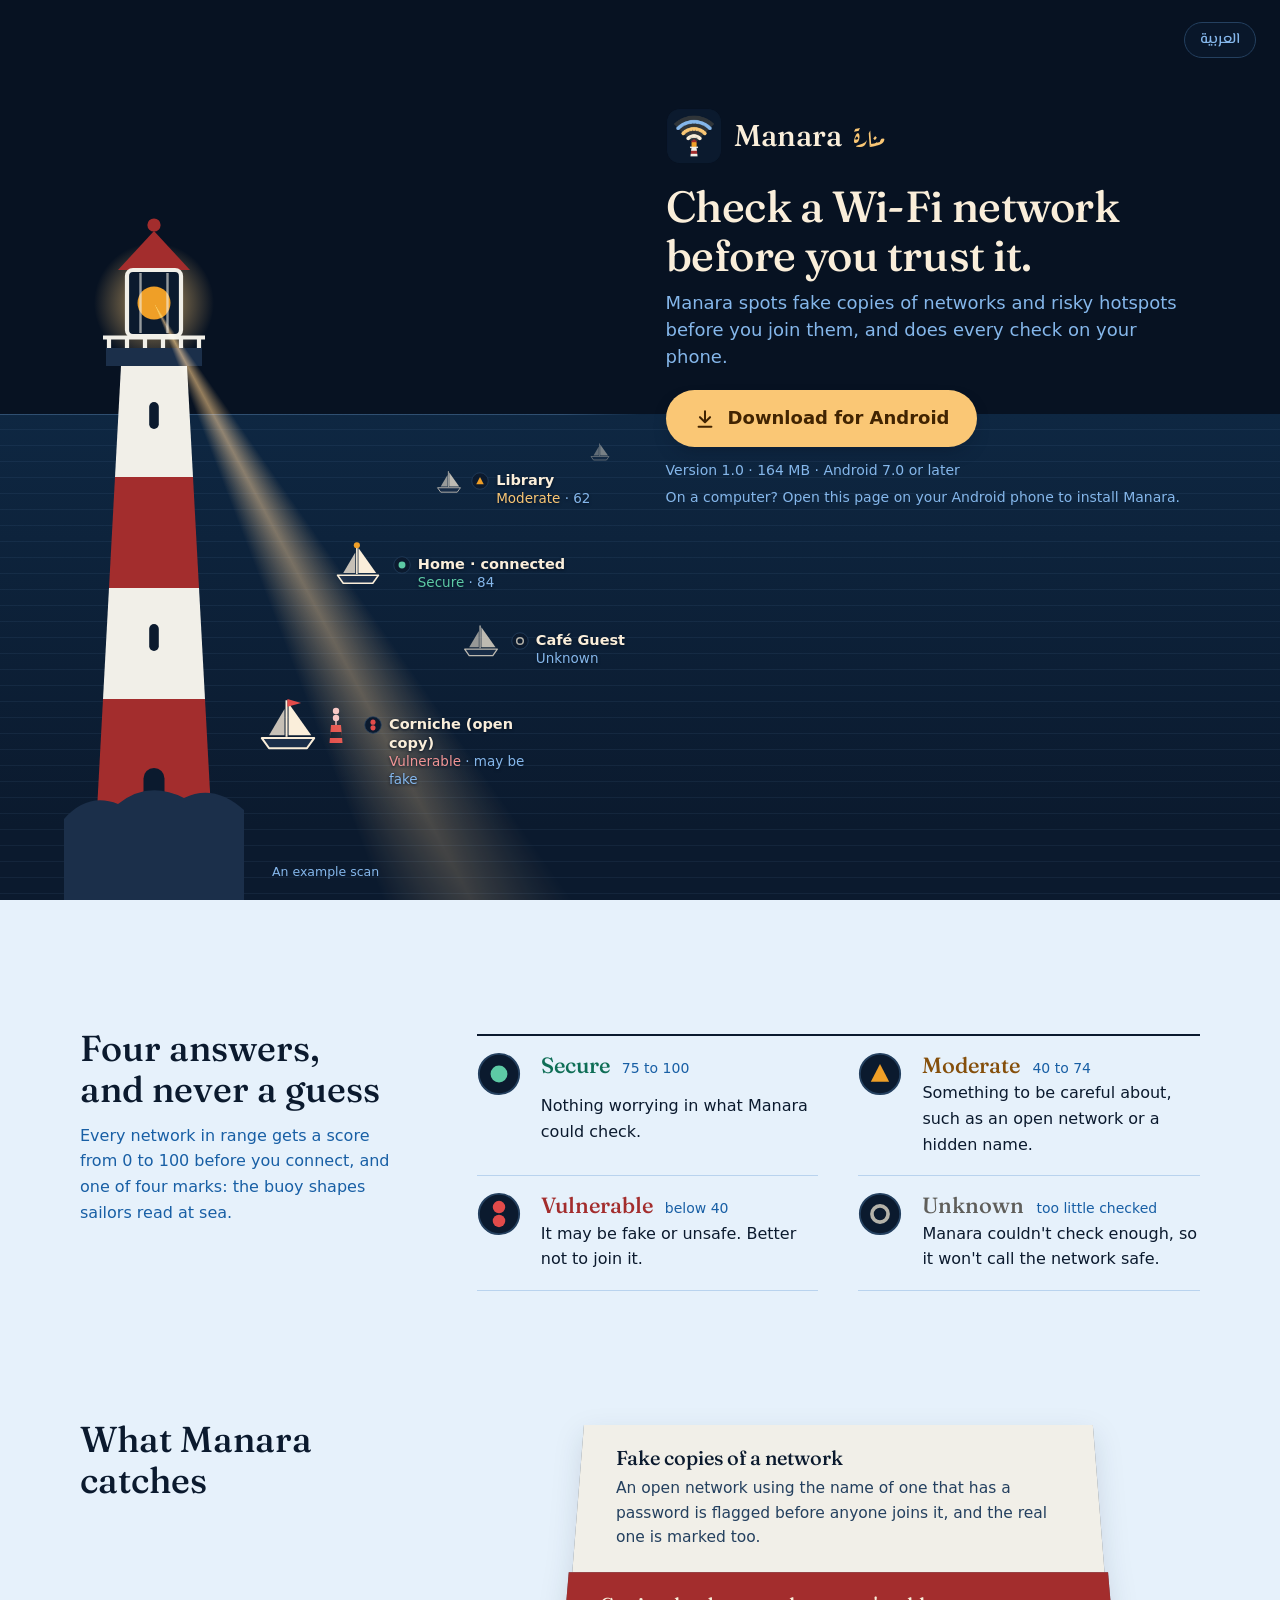
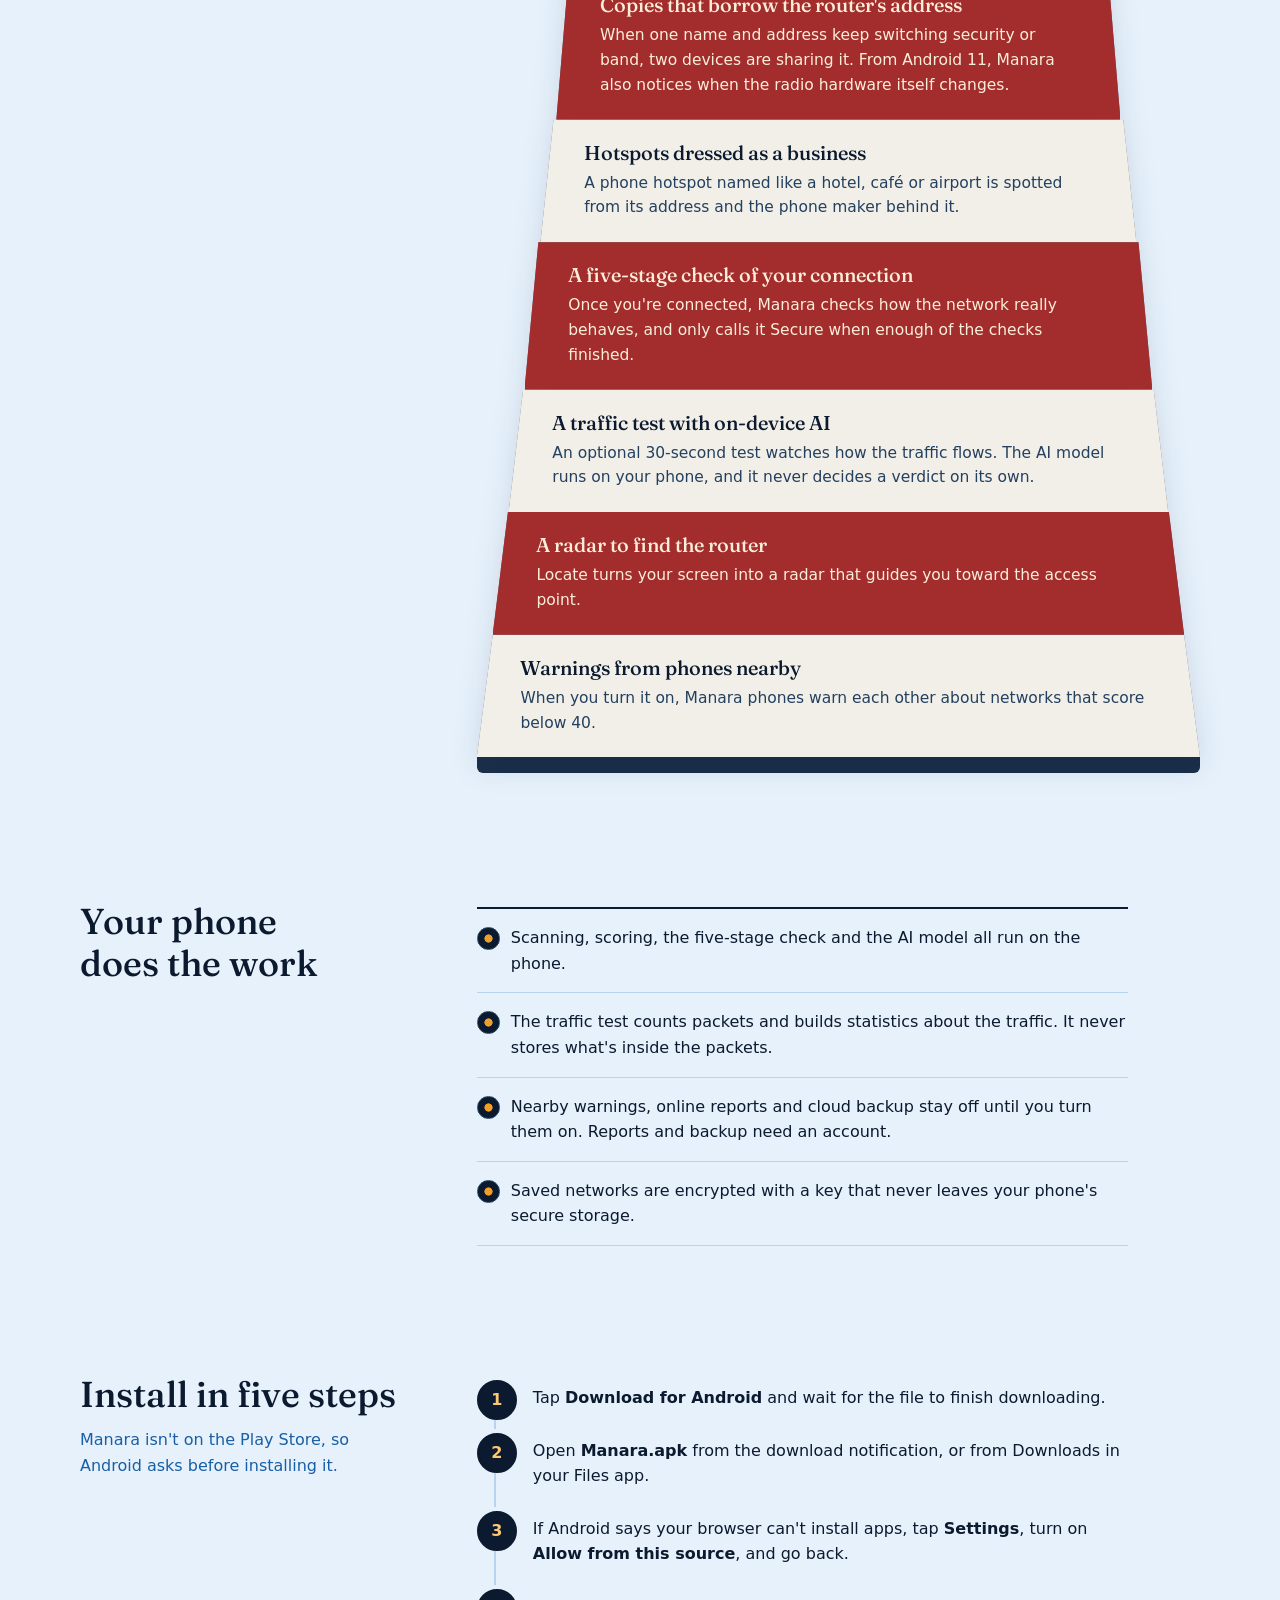
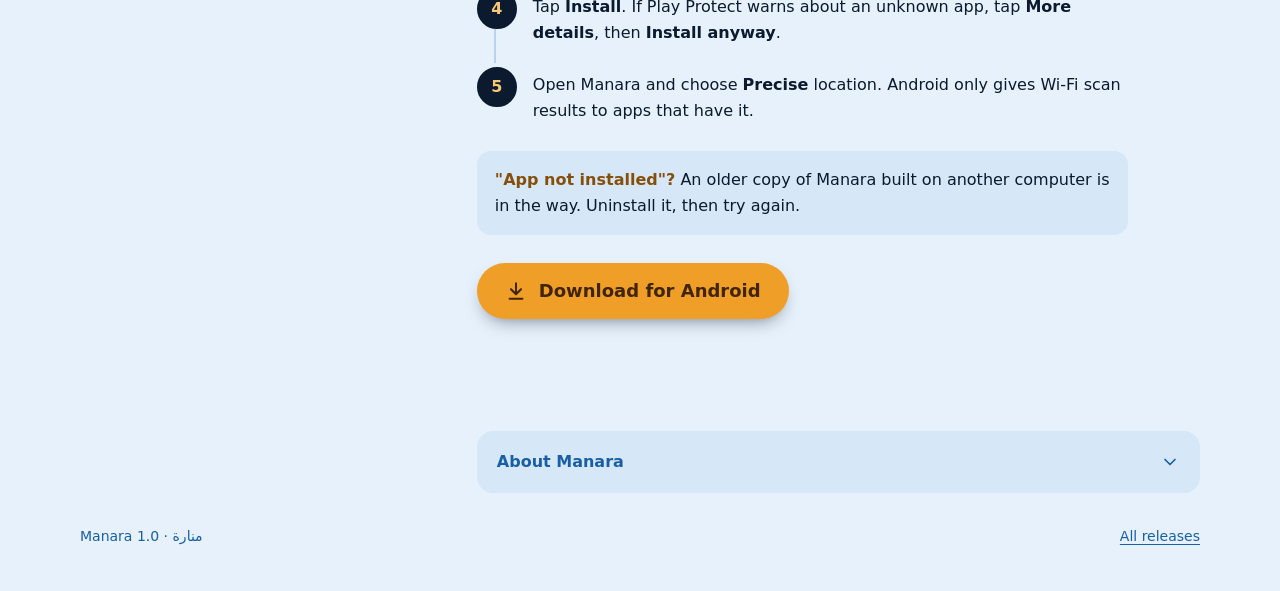
==== commit 1591b12d: "Give laptops their own layout On screens 1100px and wider, the lantern room fills the first screen w" ====
--- a/index.html
+++ b/index.html
@@ -96,57 +96,73 @@
     </div>
 
     <section class="wrap" aria-labelledby="answers">
-      <h2 id="answers">Four answers, and never a guess</h2>
-      <p class="intro">Every network in range gets a score from 0 to 100 before you connect, and one of four marks: the buoy shapes sailors read at sea.</p>
-      <ul class="legend">
-        <li class="secure"><svg aria-hidden="true"><use href="#m-secure" /></svg><h3>Secure <small class="num">75 to 100</small></h3><p>Nothing worrying in what Manara could check.</p></li>
-        <li class="moderate"><svg aria-hidden="true"><use href="#m-moderate" /></svg><h3>Moderate <small class="num">40 to 74</small></h3><p>Something to be careful about, such as an open network or a hidden name.</p></li>
-        <li class="vulnerable"><svg aria-hidden="true"><use href="#m-vulnerable" /></svg><h3>Vulnerable <small class="num">below 40</small></h3><p>It may be fake or unsafe. Better not to join it.</p></li>
-        <li class="unknown"><svg aria-hidden="true"><use href="#m-unknown" /></svg><h3>Unknown <small>too little checked</small></h3><p>Manara couldn't check enough, so it won't call the network safe.</p></li>
-      </ul>
+      <div class="head">
+        <h2 id="answers">Four answers, and never a guess</h2>
+        <p class="intro">Every network in range gets a score from 0 to 100 before you connect, and one of four marks: the buoy shapes sailors read at sea.</p>
+      </div>
+      <div class="content">
+        <ul class="legend">
+          <li class="secure"><svg aria-hidden="true"><use href="#m-secure" /></svg><h3>Secure <small class="num">75 to 100</small></h3><p>Nothing worrying in what Manara could check.</p></li>
+          <li class="moderate"><svg aria-hidden="true"><use href="#m-moderate" /></svg><h3>Moderate <small class="num">40 to 74</small></h3><p>Something to be careful about, such as an open network or a hidden name.</p></li>
+          <li class="vulnerable"><svg aria-hidden="true"><use href="#m-vulnerable" /></svg><h3>Vulnerable <small class="num">below 40</small></h3><p>It may be fake or unsafe. Better not to join it.</p></li>
+          <li class="unknown"><svg aria-hidden="true"><use href="#m-unknown" /></svg><h3>Unknown <small>too little checked</small></h3><p>Manara couldn't check enough, so it won't call the network safe.</p></li>
+        </ul>
+      </div>
     </section>
 
     <section class="wrap" aria-labelledby="catches">
-      <h2 id="catches">What Manara catches</h2>
-      <ul class="tower">
-        <li style="--i:1"><h3>Fake copies of a network</h3><p>An open network using the name of one that has a password is flagged before anyone joins it, and the real one is marked too.</p></li>
-        <li style="--i:2"><h3>Copies that borrow the router's address</h3><p>When one name and address keep switching security or band, two devices are sharing it. From Android 11, Manara also notices when the radio hardware itself changes.</p></li>
-        <li style="--i:3"><h3>Hotspots dressed as a business</h3><p>A phone hotspot named like a hotel, café or airport is spotted from its address and the phone maker behind it.</p></li>
-        <li style="--i:4"><h3>A five-stage check of your connection</h3><p>Once you're connected, Manara checks how the network really behaves, and only calls it Secure when enough of the checks finished.</p></li>
-        <li style="--i:5"><h3>A traffic test with on-device AI</h3><p>An optional 30-second test watches how the traffic flows. The AI model runs on your phone, and it never decides a verdict on its own.</p></li>
-        <li style="--i:6"><h3>A radar to find the router</h3><p>Locate turns your screen into a radar that guides you toward the access point.</p></li>
-        <li style="--i:7"><h3>Warnings from phones nearby</h3><p>When you turn it on, Manara phones warn each other about networks that score below 40.</p></li>
-      </ul>
-      <div class="tower-base" aria-hidden="true"></div>
+      <div class="head">
+        <h2 id="catches">What Manara catches</h2>
+      </div>
+      <div class="content">
+        <ul class="tower">
+          <li style="--i:1"><h3>Fake copies of a network</h3><p>An open network using the name of one that has a password is flagged before anyone joins it, and the real one is marked too.</p></li>
+          <li style="--i:2"><h3>Copies that borrow the router's address</h3><p>When one name and address keep switching security or band, two devices are sharing it. From Android 11, Manara also notices when the radio hardware itself changes.</p></li>
+          <li style="--i:3"><h3>Hotspots dressed as a business</h3><p>A phone hotspot named like a hotel, café or airport is spotted from its address and the phone maker behind it.</p></li>
+          <li style="--i:4"><h3>A five-stage check of your connection</h3><p>Once you're connected, Manara checks how the network really behaves, and only calls it Secure when enough of the checks finished.</p></li>
+          <li style="--i:5"><h3>A traffic test with on-device AI</h3><p>An optional 30-second test watches how the traffic flows. The AI model runs on your phone, and it never decides a verdict on its own.</p></li>
+          <li style="--i:6"><h3>A radar to find the router</h3><p>Locate turns your screen into a radar that guides you toward the access point.</p></li>
+          <li style="--i:7"><h3>Warnings from phones nearby</h3><p>When you turn it on, Manara phones warn each other about networks that score below 40.</p></li>
+        </ul>
+        <div class="tower-base" aria-hidden="true"></div>
+      </div>
     </section>
 
     <section class="wrap" aria-labelledby="privacy">
-      <h2 id="privacy">Your phone does the work</h2>
-      <ul class="facts">
-        <li>Scanning, scoring, the five-stage check and the AI model all run on the phone.</li>
-        <li>The traffic test counts packets and builds statistics about the traffic. It never stores what's inside the packets.</li>
-        <li>Nearby warnings, online reports and cloud backup stay off until you turn them on. Reports and backup need an account.</li>
-        <li>Saved networks are encrypted with a key that never leaves your phone's secure storage.</li>
-      </ul>
+      <div class="head">
+        <h2 id="privacy">Your phone does the work</h2>
+      </div>
+      <div class="content">
+        <ul class="facts">
+          <li>Scanning, scoring, the five-stage check and the AI model all run on the phone.</li>
+          <li>The traffic test counts packets and builds statistics about the traffic. It never stores what's inside the packets.</li>
+          <li>Nearby warnings, online reports and cloud backup stay off until you turn them on. Reports and backup need an account.</li>
+          <li>Saved networks are encrypted with a key that never leaves your phone's secure storage.</li>
+        </ul>
+      </div>
     </section>
 
     <section class="wrap" aria-labelledby="install">
-      <h2 id="install">Install in five steps</h2>
-      <p class="intro">Manara isn't on the Play Store, so Android asks before installing it.</p>
-      <ol class="steps">
-        <li><p>Tap <strong>Download for Android</strong> and wait for the file to finish downloading.</p></li>
-        <li><p>Open <strong>Manara.apk</strong> from the download notification, or from Downloads in your Files app.</p></li>
-        <li><p>If Android says your browser can't install apps, tap <strong>Settings</strong>, turn on <strong>Allow from this source</strong>, and go back.</p></li>
-        <li><p>Tap <strong>Install</strong>. If Play Protect warns about an unknown app, tap <strong>More details</strong>, then <strong>Install anyway</strong>.</p></li>
-        <li><p>Open Manara and choose <strong>Precise</strong> location. Android only gives Wi-Fi scan results to apps that have it.</p></li>
-      </ol>
-      <p class="note"><strong>"App not installed"?</strong> An older copy of Manara built on another computer is in the way. Uninstall it, then try again.</p>
-      <a class="download close" href="https://github.com/MohammedAbdullah26/manara-website/releases/latest/download/Manara.apk" type="application/vnd.android.package-archive">
-        <svg aria-hidden="true"><use href="#i-download" /></svg>Download for Android
-      </a>
+      <div class="head">
+        <h2 id="install">Install in five steps</h2>
+        <p class="intro">Manara isn't on the Play Store, so Android asks before installing it.</p>
+      </div>
+      <div class="content">
+        <ol class="steps">
+          <li><p>Tap <strong>Download for Android</strong> and wait for the file to finish downloading.</p></li>
+          <li><p>Open <strong>Manara.apk</strong> from the download notification, or from Downloads in your Files app.</p></li>
+          <li><p>If Android says your browser can't install apps, tap <strong>Settings</strong>, turn on <strong>Allow from this source</strong>, and go back.</p></li>
+          <li><p>Tap <strong>Install</strong>. If Play Protect warns about an unknown app, tap <strong>More details</strong>, then <strong>Install anyway</strong>.</p></li>
+          <li><p>Open Manara and choose <strong>Precise</strong> location. Android only gives Wi-Fi scan results to apps that have it.</p></li>
+        </ol>
+        <p class="note"><strong>"App not installed"?</strong> An older copy of Manara built on another computer is in the way. Uninstall it, then try again.</p>
+        <a class="download close" href="https://github.com/MohammedAbdullah26/manara-website/releases/latest/download/Manara.apk" type="application/vnd.android.package-archive">
+          <svg aria-hidden="true"><use href="#i-download" /></svg>Download for Android
+        </a>
+      </div>
     </section>
 
-    <div class="wrap">
+    <div class="wrap about">
       <details class="fog">
         <summary>About Manara<svg aria-hidden="true"><use href="#i-chevron" /></svg></summary>
         <div class="body">
--- a/style.css
+++ b/style.css
@@ -96,7 +96,8 @@
 /* ---- The lantern room: always night, like the app's navy tile ---- */
 .hero { position: relative; }
 .scene {
-  --h: clamp(320px, 52svh, 460px);  /* scene height; the lighthouse is 70% of it */
+  --h: clamp(320px, 52svh, 460px);  /* scene height */
+  --lh: 0.7;                        /* the lighthouse's height, as a share of the scene */
   --tx: max(14px, 4vw);             /* the lighthouse's distance from the leading edge */
   position: relative;
   height: var(--h);
@@ -115,19 +116,20 @@
     linear-gradient(var(--sea), var(--navy) 85%);
   box-shadow: 0 -1px 0 rgba(133, 183, 235, 0.28);
 }
-.lighthouse { position: absolute; left: var(--tx); bottom: 0; height: calc(var(--h) * 0.7); width: auto; z-index: 1; }
-/* The beam turns on the lantern: 50% across and 17% down the lighthouse drawing (viewBox 60 x 240). */
+.lighthouse { position: absolute; left: var(--tx); bottom: 0; height: calc(var(--h) * var(--lh)); width: auto; z-index: 1; }
+/* The beam turns on the lantern: 50% across and 17% down the lighthouse drawing (viewBox 60 x 240),
+   so x = tx + width / 2 = tx + h * lh / 8, and y = h - h * lh + 0.17 * h * lh. */
 .beam {
   position: absolute;
-  left: calc(var(--tx) + var(--h) * 0.0875);
-  top: calc(var(--h) * 0.4196);
+  left: calc(var(--tx) + var(--h) * var(--lh) / 8);
+  top: calc(var(--h) * (1 - 0.829 * var(--lh)));
   width: clamp(1000px, 210vw, 2800px);
   aspect-ratio: 1;
   translate: -50% -50%;
   rotate: var(--rest);   /* with reduced motion, the beam rests on the fake copy */
   background: conic-gradient(from 83deg, rgba(250, 199, 117, 0), rgba(250, 199, 117, 0.62) 7deg, rgba(250, 199, 117, 0) 14deg, transparent 14deg);
-  -webkit-mask-image: radial-gradient(circle closest-side, #000 4%, transparent 72%);
-  mask-image: radial-gradient(circle closest-side, #000 4%, transparent 72%);
+  -webkit-mask-image: radial-gradient(circle closest-side, var(--navy) 4%, transparent 72%);
+  mask-image: radial-gradient(circle closest-side, var(--navy) 4%, transparent 72%);
   mix-blend-mode: screen;
   pointer-events: none;
   z-index: 3;
@@ -268,10 +270,11 @@
 .not-android .hint { display: block; }
 
 /* ---- Sections ---- */
+/* Each section is a head (heading and intro) and its content; wide screens set them side by side. */
 section { padding-block: 64px 0; }
-section > h2 { font-size: clamp(26px, 6vw, 34px); line-height: 1.15; }
-html[lang="ar"] section > h2 { line-height: 1.5; }
-section > .intro { margin-top: 12px; color: var(--text-2); max-width: 36em; }
+section h2 { font-size: clamp(26px, 6vw, 34px); line-height: 1.15; }
+html[lang="ar"] section h2 { line-height: 1.5; }
+.head .intro { margin-top: 12px; color: var(--text-2); max-width: 36em; }
 
 /* Verdicts: the buoyage legend, each mark in its navy porthole. */
 .legend { list-style: none; margin: 26px 0 0; padding: 0; border-top: 2px solid var(--rail); }
@@ -394,13 +397,11 @@
 
 /* ---- Wider screens ---- */
 @media (min-width: 760px) {
-  .scene { --tx: 7vw; --h: clamp(400px, 53svh, 560px); }
+  .scene { --tx: 7vw; --h: clamp(300px, 44svh, 560px); }
   .lockup img { width: 56px; height: 56px; border-radius: 14px; }
   .lockup span { font-size: 30px; }
   .card .lede { font-size: 17.5px; }
-  .card .lede-short { display: none; }
-  .card .lede-long { display: block; }
-  .facts, .steps, .note, section > .intro { max-width: 64ch; }
+  .facts, .steps, .note, .head .intro { max-width: 64ch; }
   .scene figcaption { inset-inline-end: max(14px, calc((100% - var(--measure)) / 2)); bottom: 8px; }
   /* Wider seas spread the boats out, and labels move beside them. */
   .scene {
@@ -408,7 +409,7 @@
     --far-x: 74%;  --far-y: 47.5%; --far-s: 22px;
     --lib-x: 56%;  --lib-y: 48.5%; --lib-s: 30px;
     --home-x: 24%; --home-y: 53%;  --home-s: 50px;
-    --cafe-x: 66%; --cafe-y: 59%;  --cafe-s: 40px;
+    --cafe-x: 66%; --cafe-y: 66%;  --cafe-s: 40px;
     --copy-x: 40%; --copy-y: 71%;  --copy-s: 64px;
     --buoy-x: calc(40% + 72px); --buoy-y: 72.5%; --buoy-s: 16px;
   }
@@ -425,6 +426,85 @@
   .tower li { --step: 2.2%; padding: 20px calc(22px + 3%) 22px; }
   section { padding-top: 88px; }
 }
+
+/* ---- Laptops and up: the night scene fills the first screen. The lighthouse stands taller at
+   the leading edge, the boats ride the sea between it and the copy, and the name, headline and
+   download are set straight into the night sky, with no card. ---- */
+@media (min-width: 1100px) {
+  :root { --measure: 1120px; --hero-h: clamp(600px, 100svh, 980px); }
+  body { position: relative; }
+  .scene {
+    --h: var(--hero-h);
+    --lh: 0.8;
+    --tx: 5vw;
+    /* From the lantern, the boats lie 12 to 61 degrees down: the far boat first, the copy last. */
+    --a0: 2deg; --a1: 70deg; --rest: 62deg;
+    --far-x: 46%;  --far-y: 49%;   --far-s: 22px;
+    --lib-x: 34%;  --lib-y: 52%;   --lib-s: 28px;
+    --home-x: 26%; --home-y: 60%;  --home-s: 50px;
+    --cafe-x: 36%; --cafe-y: 69%;  --cafe-s: 40px;
+    --copy-x: 20%; --copy-y: 77%;  --copy-s: 64px;
+    --buoy-x: calc(20% + 72px); --buoy-y: 78.5%; --buoy-s: 16px;
+  }
+  .scene figcaption {
+    inset-inline-start: calc(var(--tx) + var(--h) * var(--lh) / 4 + 28px);
+    inset-inline-end: auto;
+    bottom: 18px;
+  }
+  .lang-switch { top: 22px; inset-inline-end: 24px; }
+  /* The horizon's pale line fades out before it reaches the copy set across the sea. */
+  .sea {
+    box-shadow: none;
+    background:
+      linear-gradient(90deg, rgba(133, 183, 235, 0.28) 0 44%, rgba(133, 183, 235, 0) 50%) top / 100% 1px no-repeat,
+      repeating-linear-gradient(180deg, transparent 0 15px, rgba(133, 183, 235, 0.07) 15px 16px),
+      linear-gradient(var(--sea), var(--navy) 85%);
+  }
+
+  /* The gallery leaves the flow and is set in the sky, across the sea from the lighthouse. */
+  .gallery {
+    position: absolute;
+    top: calc(var(--hero-h) * 0.12);
+    inset-inline-end: 6vw;
+    width: min(600px, 42vw);
+    margin: 0;
+    z-index: 6;
+  }
+  .gallery .railing { display: none; }
+  .gallery .card {
+    /* The sky is night in both modes, so the copy keeps the night colours. */
+    --text: var(--warm);
+    --text-2: var(--sky-blue);
+    --accent: var(--gold);
+    --button: var(--gold);
+    --on-button: var(--amber-ink);
+    color: var(--text);
+    background: none;
+    box-shadow: none;
+    padding: 0;
+    border-radius: 0;
+  }
+  .lockup { margin-bottom: 18px; }
+  .card h1 { font-size: clamp(40px, 3.4vw, 54px); }
+  .card .lede { font-size: 18px; }
+  .card .lede-short { display: none; }
+  .card .lede-long { display: block; }
+  .download { min-width: 300px; }
+
+  /* Sections: the heading stays in view while its content scrolls beside it. */
+  section, .about {
+    display: grid;
+    grid-template-columns: minmax(240px, 320px) minmax(0, 1fr);
+    column-gap: clamp(48px, 6vw, 96px);
+    align-items: start;
+  }
+  section { padding-top: 128px; }
+  section h2 { font-size: 36px; }
+  .head { position: sticky; top: 48px; }
+  .content > :first-child { margin-top: 6px; }
+  .about > .fog { grid-column: 2; margin-top: 112px; }
+  .legend { column-gap: 40px; }
+}
 @media (prefers-reduced-motion: reduce) {
   .download, .fog summary svg { transition: none; }
 }
